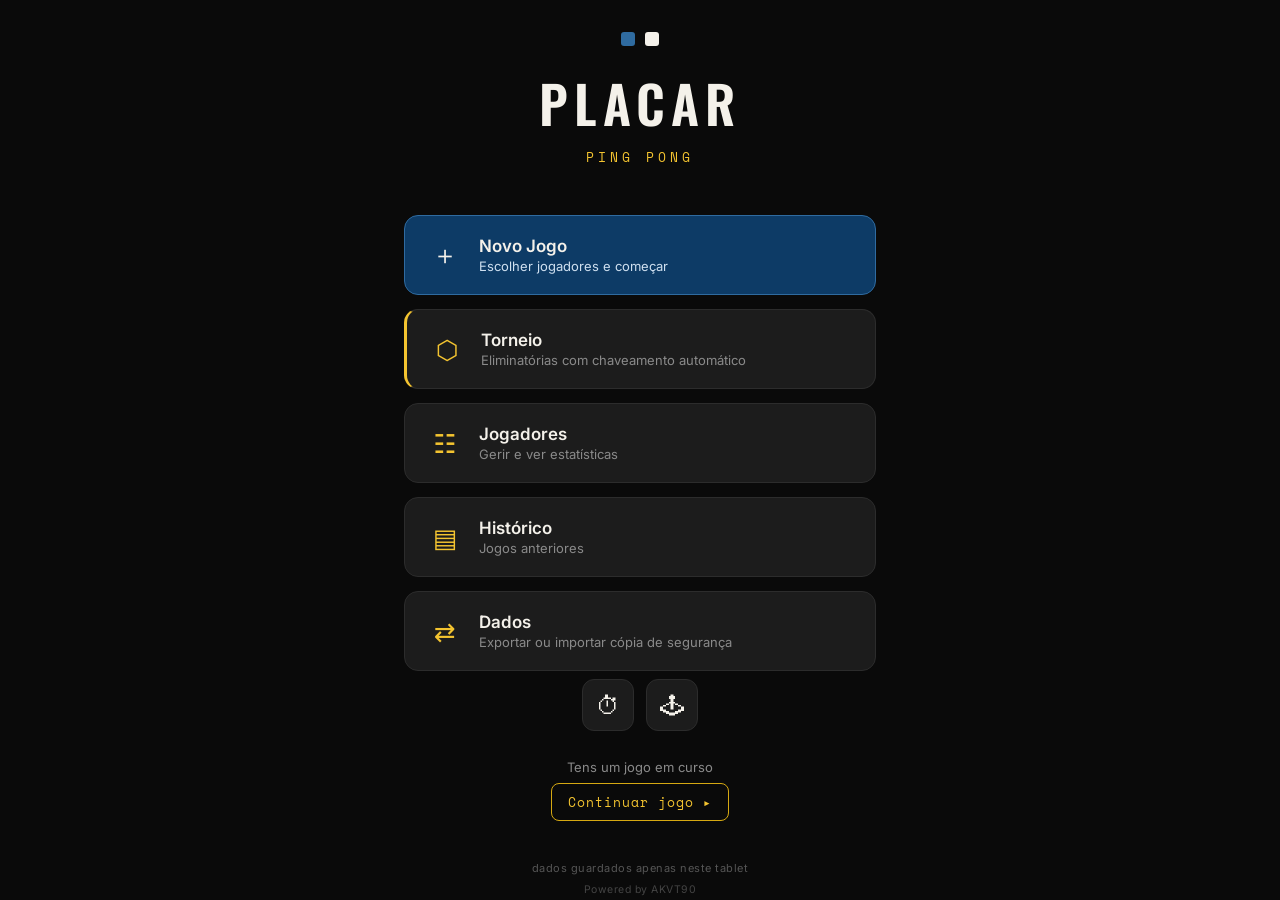
==== index.html @ f85d479e "Add files via upload" ====
<!DOCTYPE html>
<html lang="pt-PT">
<head>
<meta charset="UTF-8">
<meta name="viewport" content="width=device-width, initial-scale=1.0, maximum-scale=1.0, user-scalable=no, viewport-fit=cover">
<meta name="theme-color" content="#0a0a0a">
<meta name="mobile-web-app-capable" content="yes">
<meta name="apple-mobile-web-app-capable" content="yes">
<meta name="apple-mobile-web-app-status-bar-style" content="black-translucent">
<title>Placar — Ping Pong</title>
<link rel="manifest" href="manifest.json">
<link rel="icon" href="icons/icon-192.png">
<link rel="apple-touch-icon" href="icons/icon-192.png">
<link rel="preconnect" href="https://fonts.googleapis.com">
<link rel="preconnect" href="https://fonts.gstatic.com" crossorigin>
<link href="https://fonts.googleapis.com/css2?family=Oswald:wght@500;600;700&family=Space+Mono:wght@400;700&family=Inter:wght@400;500;600;700&display=swap" rel="stylesheet">
<link rel="stylesheet" href="style.css">
</head>
<body>

<!-- ============ ECRÃ: MENU PRINCIPAL ============ -->
<div id="screen-menu" class="screen active">
  <div class="menu-wrap">
    <div class="menu-header">
      <div class="menu-mark">
        <span class="mark-dot mark-dot--blue"></span>
        <span class="mark-dot mark-dot--white"></span>
      </div>
      <h1 class="menu-title">PLACAR</h1>
      <p class="menu-sub">Ping Pong</p>
    </div>

    <div class="menu-actions">
      <button class="menu-btn menu-btn--primary" id="btn-new-game">
        <span class="menu-btn-icon">＋</span>
        <span class="menu-btn-text">
          <strong>Novo Jogo</strong>
          <small>Escolher jogadores e começar</small>
        </span>
      </button>

      <button class="menu-btn menu-btn--tournament" id="btn-tournament">
        <span class="menu-btn-icon">⬡</span>
        <span class="menu-btn-text">
          <strong>Torneio</strong>
          <small>Eliminatórias com chaveamento automático</small>
        </span>
      </button>

      <button class="menu-btn" id="btn-players">
        <span class="menu-btn-icon">☷</span>
        <span class="menu-btn-text">
          <strong>Jogadores</strong>
          <small>Gerir e ver estatísticas</small>
        </span>
      </button>

      <button class="menu-btn" id="btn-history">
        <span class="menu-btn-icon">▤</span>
        <span class="menu-btn-text">
          <strong>Histórico</strong>
          <small>Jogos anteriores</small>
        </span>
      </button>

      <button class="menu-btn" id="btn-data">
        <span class="menu-btn-icon">⇄</span>
        <span class="menu-btn-text">
          <strong>Dados</strong>
          <small>Exportar ou importar cópia de segurança</small>
        </span>
      </button>
    </div>

    <div class="menu-shortcuts">
      <button class="menu-shortcut" id="btn-training" title="Modo Treino">⏱</button>
      <button class="menu-shortcut" id="btn-minigames" title="Mini Jogos">🕹</button>
    </div>

    <div class="menu-resume" id="menu-resume" hidden>
      <p>Tens um jogo em curso</p>
      <button class="resume-btn" id="btn-resume">Continuar jogo ▸</button>
    </div>

    <p class="menu-footer">dados guardados apenas neste tablet</p>
    <p class="menu-credit">Powered by AKVT90</p>
  </div>
</div>

<!-- ============ ECRÃ: JOGADORES ============ -->
<div id="screen-players" class="screen">
  <header class="bar">
    <button class="bar-back" data-back="screen-menu">‹</button>
    <h2 class="bar-title">Jogadores</h2>
    <button class="bar-action" id="btn-add-player">＋ Novo</button>
  </header>
  <div class="bar-spacer"></div>
  <div class="content" id="players-list">
    <!-- preenchido via JS -->
  </div>
</div>

<!-- ============ ECRÃ: PERFIL DE JOGADOR ============ -->
<div id="screen-player-profile" class="screen">
  <header class="bar">
    <button class="bar-back" data-back="screen-players">‹</button>
    <h2 class="bar-title" id="profile-name">Jogador</h2>
    <button class="bar-action bar-action--danger" id="btn-delete-player">Eliminar</button>
  </header>
  <div class="bar-spacer"></div>
  <div class="content" id="profile-content">
    <!-- preenchido via JS -->
  </div>
</div>

<!-- ============ ECRÃ: HISTÓRICO ============ -->
<div id="screen-history" class="screen">
  <header class="bar">
    <button class="bar-back" data-back="screen-menu">‹</button>
    <h2 class="bar-title">Histórico</h2>
    <span class="bar-action bar-action--ghost"></span>
  </header>
  <div class="bar-spacer"></div>
  <div class="content" id="history-list">
    <!-- preenchido via JS -->
  </div>
</div>

<!-- ============ ECRÃ: DETALHE DE JOGO (histórico) ============ -->
<div id="screen-game-detail" class="screen">
  <header class="bar">
    <button class="bar-back" data-back="screen-history">‹</button>
    <h2 class="bar-title">Detalhe do Jogo</h2>
    <span class="bar-action bar-action--ghost"></span>
  </header>
  <div class="bar-spacer"></div>
  <div class="content" id="game-detail-content">
    <!-- preenchido via JS -->
  </div>
</div>

<!-- ============ ECRÃ: NOVO JOGO (passo 1 — jogadores) ============ -->
<div id="screen-setup" class="screen">
  <header class="bar">
    <button class="bar-back" data-back="screen-menu">‹</button>
    <h2 class="bar-title">Novo Jogo</h2>
    <span class="bar-action bar-action--ghost"></span>
  </header>
  <div class="bar-spacer"></div>
  <div class="content setup-content">

    <section class="setup-section">
      <p class="setup-label">Lado Azul</p>
      <button class="setup-player-pick setup-player-pick--blue" id="pick-blue">
        <span>Escolher jogador</span>
      </button>
    </section>

    <div class="setup-vs">VS</div>

    <section class="setup-section">
      <p class="setup-label">Lado Branco</p>
      <button class="setup-player-pick setup-player-pick--white" id="pick-white">
        <span>Escolher jogador</span>
      </button>
    </section>

    <section class="setup-section">
      <p class="setup-label">Descrição <span class="setup-label-optional">(opcional)</span></p>
      <input type="text" id="input-game-description" class="setup-description-input" placeholder="Ex: torneio de verão, sala de jogos..." maxlength="60" autocomplete="off">
    </section>

    <button class="setup-confirm" id="btn-goto-mode" disabled>Continuar ▸</button>
  </div>
</div>

<!-- ============ ECRÃ: NOVO JOGO (passo 2 — Clássico / Personalizado) ============ -->
<div id="screen-setup-mode" class="screen">
  <header class="bar">
    <button class="bar-back" id="btn-back-from-mode">‹</button>
    <h2 class="bar-title">Tipo de Jogo</h2>
    <span class="bar-action bar-action--ghost"></span>
  </header>
  <div class="bar-spacer"></div>
  <div class="content setup-content">

    <button class="mode-card mode-card--custom active" id="mode-custom" data-mode="custom">
      <span class="mode-card-title">Personalizado</span>
      <span class="mode-card-desc">11 ou 21 pontos · livre, BO3 ou BO5 · serviço alterna a cada 5 pontos somados</span>
    </button>

    <button class="mode-card mode-card--classic" id="mode-classic" data-mode="classic">
      <span class="mode-card-title">Clássico</span>
      <span class="mode-card-desc">11 pontos por set · BO3, BO5 ou BO7</span>
    </button>

    <button class="setup-confirm" id="btn-goto-options">Continuar ▸</button>
  </div>
</div>

<!-- ============ ECRÃ: NOVO JOGO (passo 3 — pontos e formato) ============ -->
<div id="screen-setup-options" class="screen">
  <header class="bar">
    <button class="bar-back" id="btn-back-from-options">‹</button>
    <h2 class="bar-title">Pontos e Formato</h2>
    <span class="bar-action bar-action--ghost"></span>
  </header>
  <div class="bar-spacer"></div>
  <div class="content setup-content">

    <section class="setup-section" id="section-points">
      <p class="setup-label">Pontos por set</p>
      <div class="setup-options" id="opt-points">
        <button class="setup-option" data-points="11">11 pontos</button>
        <button class="setup-option active" data-points="21">21 pontos</button>
      </div>
    </section>

    <section class="setup-section">
      <p class="setup-label">Formato</p>
      <div class="setup-options" id="opt-format">
        <button class="setup-option active" data-format="free">Livre</button>
        <button class="setup-option" data-format="3">Melhor de 3</button>
        <button class="setup-option" data-format="5">Melhor de 5</button>
        <button class="setup-option" data-format="7" id="opt-format-7">Melhor de 7</button>
      </div>
    </section>

    <button class="setup-confirm" id="btn-confirm-setup">Começar Jogo</button>
  </div>
</div>

<!-- ============ ECRÃ: PICKER DE JOGADOR (modal-like screen) ============ -->
<div id="screen-pick-player" class="screen">
  <header class="bar">
    <button class="bar-back" id="btn-cancel-pick">‹</button>
    <h2 class="bar-title" id="pick-player-title">Escolher Jogador</h2>
    <span class="bar-action bar-action--ghost"></span>
  </header>
  <div class="bar-spacer"></div>
  <div class="content" id="pick-player-list">
    <!-- preenchido via JS -->
  </div>
</div>

<!-- ============ ECRÃ: TORNEIO — setup ============ -->
<div id="screen-tournament-setup" class="screen">
  <header class="bar">
    <button class="bar-back" data-back="screen-menu">‹</button>
    <h2 class="bar-title">Novo Torneio</h2>
    <span class="bar-action bar-action--ghost"></span>
  </header>
  <div class="bar-spacer"></div>
  <div class="content">
    <p class="section-label">Tamanho</p>
    <div class="setup-options" id="opt-tournament-size">
      <button class="setup-option active" data-size="4">4 jogadores</button>
      <button class="setup-option" data-size="8">8 jogadores</button>
      <button class="setup-option" data-size="16">16 jogadores</button>
    </div>
    <p class="section-label">Modo</p>
    <div class="setup-options" id="opt-tournament-mode">
      <button class="setup-option active" data-tmode="custom">Personalizado</button>
      <button class="setup-option" data-tmode="classic">Clássico</button>
    </div>
    <div id="opt-tournament-points-wrap">
      <div class="setup-options" id="opt-tournament-points">
        <button class="setup-option" data-tpoints="11">11 pontos</button>
        <button class="setup-option active" data-tpoints="21">21 pontos</button>
      </div>
    </div>
    <div class="setup-options" id="opt-tournament-format">
      <button class="setup-option active" data-tformat="3">Melhor de 3</button>
      <button class="setup-option" data-tformat="5">Melhor de 5</button>
      <button class="setup-option" id="opt-tformat-7" data-tformat="7" hidden>Melhor de 7</button>
    </div>
    <p class="section-label">Jogadores <span id="tournament-player-count" class="section-label-count">0 / 4</span></p>
    <div id="tournament-player-list" class="tournament-player-checklist"></div>
    <button class="setup-confirm" id="btn-start-tournament" disabled>Criar Torneio</button>
  </div>
</div>
<div id="screen-tournament-bracket" class="screen">
  <header class="bar">
    <button class="bar-back" id="btn-tournament-back">‹</button>
    <h2 class="bar-title">Torneio</h2>
    <button class="bar-action bar-action--danger" id="btn-tournament-abandon">Abandonar</button>
  </header>
  <div class="bar-spacer"></div>
  <div class="content" id="tournament-bracket-content"></div>
</div>
<div id="screen-tournament-winner" class="screen">
  <div class="tournament-winner-content">
    <div class="tournament-trophy">🏆</div>
    <p class="tournament-winner-label">Campeão do Torneio</p>
    <h1 class="tournament-winner-name" id="tournament-winner-name">—</h1>
    <p class="tournament-winner-sub" id="tournament-winner-sub"></p>
    <button class="setup-confirm" id="btn-tournament-done">Voltar ao Menu</button>
  </div>
</div>
<div id="screen-training" class="screen screen-training">
  <div class="training-pick" id="training-pick">
    <h2 class="training-pick-title">Modo Treino</h2>
    <button class="training-pick-btn" id="btn-training-free"><span class="training-pick-icon">▶</span><span>Cronómetro livre</span></button>
    <button class="training-pick-btn" id="btn-training-timed"><span class="training-pick-icon">⏱</span><span>Treino com tempo definido</span></button>
    <div class="training-time-input" id="training-time-input" hidden>
      <p class="training-time-label">Duração (minutos)</p>
      <div class="training-time-row">
        <button class="training-time-btn" id="btn-time-minus">−</button>
        <span class="training-time-val" id="training-time-val">15</span>
        <button class="training-time-btn" id="btn-time-plus">+</button>
      </div>
      <button class="setup-confirm" id="btn-training-start-timed">Começar</button>
    </div>
    <button class="training-pick-back" id="btn-training-pick-back">‹ Voltar</button>
  </div>
  <div class="training-inner" id="training-inner">
    <button class="training-close" id="btn-training-close">✕</button>
    <button class="training-mute" id="btn-training-mute">🔊</button>
    <div class="training-clock"><span id="training-h">00</span><span class="training-sep">:</span><span id="training-m">00</span><span class="training-sep">:</span><span id="training-s">00</span><span class="training-ms" id="training-ms">.00</span></div>
    <div class="training-controls">
      <button class="training-btn" id="btn-training-pause">❙❙</button>
      <button class="training-btn training-btn--stop" id="btn-training-stop">■</button>
    </div>
    <div class="training-mode-label" id="training-mode-label">MODO LIVRE</div>
  </div>
</div>
<div id="screen-minigames" class="screen">
  <header class="bar">
    <button class="bar-back" data-back="screen-menu">‹</button>
    <h2 class="bar-title">Mini Jogos</h2>
    <span class="bar-action bar-action--ghost"></span>
  </header>
  <div class="bar-spacer"></div>
  <div class="content">
    <div class="minigame-cards">
      <button class="minigame-card" id="btn-minigame-tap"><div class="minigame-card-icon">⚡</div><strong>Toques Rápidos</strong><small>Clica nos pontos antes que desapareçam</small></button>
      <button class="minigame-card" id="btn-minigame-memory"><div class="minigame-card-icon">🧠</div><strong>Memória Visual</strong><small>Memoriza e repete a sequência</small></button>
    </div>
    <p class="section-label" style="margin-top:24px">Jogar como</p>
    <div id="minigame-player-pick" class="players-grid"></div>
  </div>
</div>
<div id="screen-mg-tap" class="screen screen-minigame">
  <div class="mg-header"><button class="mg-back" id="btn-mg-tap-back">‹</button><span class="mg-title">Toques Rápidos</span><span class="mg-score-display">Pts: <span id="mg-tap-score">0</span> · rec: <span id="mg-tap-record">—</span></span></div>
  <div class="mg-arena" id="mg-tap-arena">
    <div class="mg-countdown" id="mg-tap-countdown" hidden></div>
    <div class="mg-start-msg" id="mg-tap-start"><p style="font-size:18px">Nível <span id="mg-tap-level">1</span></p><button class="setup-confirm" id="btn-mg-tap-start">Começar</button></div>
    <div class="mg-gameover" id="mg-tap-gameover" hidden><p class="mg-gameover-score">Pontos: <strong id="mg-tap-final-score">0</strong></p><p class="mg-gameover-level">Nível: <strong id="mg-tap-final-level">1</strong></p><p class="mg-gameover-record" id="mg-tap-new-record" hidden>🏆 Novo recorde!</p><button class="setup-confirm" id="btn-mg-tap-retry">Jogar de novo</button></div>
  </div>
</div>
<div id="screen-mg-memory" class="screen screen-minigame">
  <div class="mg-header"><button class="mg-back" id="btn-mg-memory-back">‹</button><span class="mg-title">Memória Visual</span><span class="mg-score-display">Nível <span id="mg-memory-level">1</span> · rec: <span id="mg-memory-record">—</span></span></div>
  <div class="mg-arena mg-arena--memory" id="mg-memory-arena">
    <div class="mg-memory-msg" id="mg-memory-msg"></div>
    <div class="mg-memory-grid" id="mg-memory-grid"></div>
    <div class="mg-start-msg" id="mg-memory-start"><p style="font-size:18px">Nível <span id="mg-memory-start-level">1</span></p><button class="setup-confirm" id="btn-mg-memory-start">Começar</button></div>
    <div class="mg-gameover" id="mg-memory-gameover" hidden><p class="mg-gameover-level">Nível atingido: <strong id="mg-memory-final-level">1</strong></p><p class="mg-gameover-record" id="mg-memory-new-record" hidden>🏆 Novo recorde!</p><button class="setup-confirm" id="btn-mg-memory-retry">Jogar de novo</button></div>
  </div>
</div>
<!-- ============ ECRÃ: BOLAR (escolher quem serve) ============ -->
<div id="screen-bolar" class="screen screen-bolar">
  <div class="bolar-board">
    <button class="bolar-half bolar-half--blue" id="bolar-blue" data-side="blue">
      <span class="bolar-name" id="bolar-name-blue">Azul</span>
      <span class="bolar-hint">serve primeiro</span>
    </button>
    <button class="bolar-half bolar-half--white" id="bolar-white" data-side="white">
      <span class="bolar-name" id="bolar-name-white">Branco</span>
      <span class="bolar-hint">serve primeiro</span>
    </button>
    <div class="bolar-center">
      <span class="bolar-title">BOLAR</span>
      <span class="bolar-set-label" id="bolar-set-label">Set 1 · quem serve primeiro?</span>
    </div>
  </div>
</div>

<!-- ============ ECRÃ: JOGO (PLACAR) ============ -->
<div id="screen-game" class="screen screen-game">
  <div class="board" id="board">

    <button class="half half--blue" id="half-blue" data-side="blue">
      <span class="half-score" id="score-blue">0</span>
    </button>

    <button class="half half--white" id="half-white" data-side="white">
      <span class="half-score" id="score-white">0</span>
    </button>

    <div class="sets-badge sets-badge--blue" id="sets-blue">
      <span class="sets-num">0</span>
      <span class="serve-ball serve-ball--blue" id="serve-ball-blue" hidden></span>
    </div>

    <div class="sets-badge sets-badge--white" id="sets-white">
      <span class="sets-num">0</span>
      <span class="serve-ball serve-ball--white" id="serve-ball-white" hidden></span>
    </div>

    <div class="topbar">
      <div class="topbar-name topbar-name--blue"><span id="name-blue">Azul</span><span class="topbar-elo" id="elo-blue"></span></div>
      <div class="timer" id="timer">00:00</div>
      <div class="topbar-name topbar-name--white"><span id="name-white">Branco</span><span class="topbar-elo" id="elo-white"></span></div>
    </div>

    <div class="status-banner" id="status-banner" hidden>
      <span id="status-banner-text">DEUCE</span>
    </div>

    <div class="bottombar">
      <button class="btn-undo" id="btn-undo" title="Anular último ponto">↺</button>
      <button class="btn-end-game" id="btn-end-game">Terminar Jogo</button>
      <button class="btn-pause" id="btn-pause" title="Pausar cronómetro">❙❙</button>
    </div>

  </div>
</div>

<!-- ============ OVERLAY: FIM DE SET ============ -->
<div id="overlay-set-end" class="overlay" hidden>
  <div class="overlay-card">
    <p class="overlay-eyebrow" id="set-end-eyebrow">FIM DO SET</p>
    <h3 class="overlay-title" id="set-end-winner">Jogador venceu o set</h3>
    <p class="overlay-detail" id="set-end-detail">11 — 6</p>
    <div class="overlay-sets-recap" id="set-end-recap"></div>
    <div class="overlay-actions">
      <button class="overlay-btn overlay-btn--ghost" id="btn-finish-from-set">Terminar Jogo</button>
      <button class="overlay-btn overlay-btn--primary" id="btn-next-set">Próximo Set ▸</button>
    </div>
    <button class="overlay-undo-link" id="btn-undo-set-end">Foi engano — anular o último ponto</button>
  </div>
</div>

<!-- ============ OVERLAY: CONFIRMAR FIM DE JOGO ============ -->
<div id="overlay-confirm-end" class="overlay" hidden>
  <div class="overlay-card">
    <p class="overlay-eyebrow">TERMINAR JOGO</p>
    <h3 class="overlay-title">Confirmar fim de jogo?</h3>
    <p class="overlay-detail" id="confirm-end-detail">O resultado atual vai ser guardado no histórico.</p>
    <div class="overlay-actions">
      <button class="overlay-btn overlay-btn--ghost" id="btn-cancel-end">Cancelar</button>
      <button class="overlay-btn overlay-btn--danger" id="btn-confirm-end">Terminar</button>
    </div>
  </div>
</div>

<!-- ============ OVERLAY: FIM DE JOGO (resumo final) ============ -->
<div id="overlay-game-end" class="overlay" hidden>
  <div class="overlay-card overlay-card--big">
    <p class="overlay-eyebrow">JOGO TERMINADO</p>
    <h3 class="overlay-title" id="game-end-winner">Jogador venceu o jogo</h3>
    <div class="overlay-sets-recap" id="game-end-recap"></div>
    <div class="overlay-actions">
      <button class="overlay-btn overlay-btn--primary" id="btn-game-end-ok">Voltar ao Menu</button>
    </div>
  </div>
</div>

<!-- ============ OVERLAY: NOVO JOGADOR ============ -->
<div id="overlay-new-player" class="overlay" hidden>
  <div class="overlay-card">
    <p class="overlay-eyebrow">NOVO JOGADOR</p>
    <h3 class="overlay-title">Nome do jogador</h3>
    <input type="text" id="input-player-name" class="overlay-input" placeholder="Ex: Miguel" maxlength="20" autocomplete="off">
    <p class="color-picker-label">Cor no placar</p>
    <div class="color-picker" id="color-picker-new">
      <button class="color-swatch color-swatch--blue-white active"   data-color="blue-white"   title="Azul / Branco"></button>
      <button class="color-swatch color-swatch--green-white"         data-color="green-white"  title="Verde / Branco"></button>
      <button class="color-swatch color-swatch--red-white"           data-color="red-white"    title="Vermelho / Branco"></button>
      <button class="color-swatch color-swatch--pink-white"          data-color="pink-white"   title="Rosa / Branco"></button>
      <button class="color-swatch color-swatch--purple-white"        data-color="purple-white" title="Roxo / Branco"></button>
      <button class="color-swatch color-swatch--gold-white"          data-color="gold-white"   title="Dourado / Branco"></button>
      <button class="color-swatch color-swatch--white-black"         data-color="white-black"  title="Branco / Preto"></button>
      <button class="color-swatch color-swatch--orange-white"        data-color="orange-white" title="Laranja / Branco"></button>
    </div>
    <div class="overlay-actions">
      <button class="overlay-btn overlay-btn--ghost" id="btn-cancel-new-player">Cancelar</button>
      <button class="overlay-btn overlay-btn--primary" id="btn-save-new-player">Guardar</button>
    </div>
  </div>
</div>

<!-- ============ ECRÃ: DADOS (exportar / importar) ============ -->
<div id="screen-data" class="screen">
  <header class="bar">
    <button class="bar-back" data-back="screen-menu">‹</button>
    <h2 class="bar-title">Dados</h2>
    <span class="bar-action bar-action--ghost"></span>
  </header>
  <div class="bar-spacer"></div>
  <div class="content">

    <div class="data-summary" id="data-summary">
      <!-- preenchido via JS -->
    </div>

    <p class="section-label">Cópia de segurança</p>
    <p class="data-explain">
      Guarda jogadores e histórico num ficheiro que podes manter na nuvem (Drive, email, etc.)
      e usar para recuperar tudo neste tablet ou noutro.
    </p>
    <button class="data-action data-action--primary" id="btn-export">
      <span class="data-action-icon">⇩</span>
      <span class="data-action-text">
        <strong>Exportar cópia de segurança</strong>
        <small>Gera um ficheiro .json com tudo</small>
      </span>
    </button>

    <button class="data-action" id="btn-import">
      <span class="data-action-icon">⇧</span>
      <span class="data-action-text">
        <strong>Importar cópia de segurança</strong>
        <small>Adicionar ou fundir dados de uma cópia de segurança</small>
      </span>
    </button>
    <input type="file" id="input-import-file" accept="application/json,.json" hidden>

    <p class="section-label">Apagar tudo</p>
    <button class="data-action data-action--danger" id="btn-wipe">
      <span class="data-action-icon">⨯</span>
      <span class="data-action-text">
        <strong>Apagar todos os dados</strong>
        <small>Remove jogadores e histórico deste tablet</small>
      </span>
    </button>

  </div>
</div>

<!-- ============ OVERLAY: CONFIRMAR IMPORTAÇÃO ============ -->
<div id="overlay-confirm-import" class="overlay" hidden>
  <div class="overlay-card">
    <p class="overlay-eyebrow">IMPORTAR DADOS</p>
    <h3 class="overlay-title">O que queres fazer?</h3>
    <p class="overlay-detail" id="confirm-import-detail">Isto vai substituir os jogadores e o histórico já guardados neste tablet.</p>
    <div class="overlay-actions overlay-actions--col">
      <button class="overlay-btn overlay-btn--primary" id="btn-merge-import">Adicionar ao que já tenho</button>
      <button class="overlay-btn overlay-btn--danger" id="btn-confirm-import">Substituir tudo</button>
      <button class="overlay-btn overlay-btn--ghost" id="btn-cancel-import">Cancelar</button>
    </div>
  </div>
</div>

<!-- ============ OVERLAY: CONFIRMAR APAGAR TUDO ============ -->
<div id="overlay-confirm-wipe" class="overlay" hidden>
  <div class="overlay-card">
    <p class="overlay-eyebrow">APAGAR TUDO</p>
    <h3 class="overlay-title">Apagar todos os dados?</h3>
    <p class="overlay-detail">Esta ação não pode ser desfeita. Considera exportar uma cópia de segurança primeiro.</p>
    <div class="overlay-actions">
      <button class="overlay-btn overlay-btn--ghost" id="btn-cancel-wipe">Cancelar</button>
      <button class="overlay-btn overlay-btn--danger" id="btn-confirm-wipe">Apagar tudo</button>
    </div>
  </div>
</div>

<!-- ============ TOAST genérico (feedback rápido) ============ -->
<div id="toast" class="toast" hidden></div>

<!-- ============ TOAST ROTAÇÃO ============ -->
<div id="rotate-hint" class="rotate-hint" hidden>
  <div class="rotate-icon">⟳</div>
  <p>Roda o tablet para a horizontal</p>
</div>

<script src="app.js"></script>
</body>
</html>
---- style.css ----
/* ============================================================
   PLACAR — Ping Pong scoreboard
   Design tokens
   ============================================================ */
:root{
  --blue:        #0d3b66;
  --blue-deep:   #082743;
  --blue-light:  #2f6ba0;
  --white:       #f4f1ea;
  --white-dim:   #ddd8cc;
  --yellow:      #f4c430;
  --yellow-deep: #d6a912;
  --ink:         #1a1a1a;
  --bg:          #0a0a0a;
  --bg-soft:     #141414;
  --panel:       #1c1c1c;
  --panel-line:  #2c2c2c;
  --danger:      #c1432f;
  --danger-deep: #9a3322;
  --text-dim:    #8a8a8a;
  --text-mid:    #b8b8b8;

  --font-display: 'Oswald', 'Arial Narrow', sans-serif;
  --font-score:   'Space Mono', 'Courier New', monospace;
  --font-body:    'Inter', -apple-system, system-ui, sans-serif;

  --safe-top: env(safe-area-inset-top, 0px);
  --safe-bottom: env(safe-area-inset-bottom, 0px);
  --safe-left: env(safe-area-inset-left, 0px);
  --safe-right: env(safe-area-inset-right, 0px);
}

*{ margin:0; padding:0; box-sizing:border-box; -webkit-tap-highlight-color:transparent; }
html, body{
  width:100%; height:100%;
  overflow:hidden;
  background:var(--bg);
  font-family:var(--font-body);
  color:var(--white);
  user-select:none;
  -webkit-user-select:none;
}
button{ font-family:inherit; border:none; background:none; color:inherit; cursor:pointer; }
input{ font-family:inherit; }

/* ============== SCREEN MANAGEMENT ============== */
.screen{
  position:fixed; inset:0;
  display:none;
  flex-direction:column;
  background:var(--bg);
  overflow-y:auto;
  -webkit-overflow-scrolling:touch;
}
.screen.active{ display:flex; }

/* ============== MENU ============== */
#screen-menu .menu-wrap{
  flex:1;
  display:flex;
  flex-direction:column;
  align-items:center;
  justify-content:center;
  padding:32px 24px calc(24px + var(--safe-bottom));
  max-width:520px;
  margin:0 auto;
  width:100%;
}
.menu-header{ text-align:center; margin-bottom:48px; }
.menu-mark{
  display:flex; justify-content:center; gap:10px; margin-bottom:18px;
}
.mark-dot{ width:14px; height:14px; border-radius:3px; }
.mark-dot--blue{ background:var(--blue-light); }
.mark-dot--white{ background:var(--white); }
.menu-title{
  font-family:var(--font-display);
  font-size:52px;
  font-weight:600;
  letter-spacing:6px;
  color:var(--white);
}
.menu-sub{
  font-family:var(--font-score);
  font-size:13px;
  letter-spacing:4px;
  text-transform:uppercase;
  color:var(--yellow);
  margin-top:6px;
}
.menu-actions{
  display:flex; flex-direction:column; gap:14px;
  width:100%;
}
.menu-btn{
  display:flex; align-items:center; gap:16px;
  width:100%;
  padding:20px 22px;
  background:var(--panel);
  border:1px solid var(--panel-line);
  border-radius:14px;
  text-align:left;
  transition:transform .12s ease, background .12s ease;
}
.menu-btn:active{ transform:scale(0.97); background:#222; }
.menu-btn--primary{
  background:var(--blue);
  border-color:var(--blue-light);
}
.menu-btn--primary:active{ background:var(--blue-deep); }
.menu-btn-icon{
  font-size:26px;
  width:36px; text-align:center;
  flex-shrink:0;
  color:var(--yellow);
}
.menu-btn--primary .menu-btn-icon{ color:var(--white); }
.menu-btn-text{ display:flex; flex-direction:column; gap:2px; }
.menu-btn-text strong{ font-size:17px; font-weight:600; }
.menu-btn-text small{ font-size:13px; color:var(--text-dim); }
.menu-btn--primary .menu-btn-text small{ color:#cfe0f0; }

.menu-resume{
  margin-top:28px;
  display:flex; flex-direction:column; align-items:center; gap:8px;
}
.menu-resume p{ font-size:13px; color:var(--text-dim); }
.resume-btn{
  font-family:var(--font-score);
  font-size:13px;
  letter-spacing:1px;
  color:var(--yellow);
  padding:8px 16px;
  border:1px solid var(--yellow-deep);
  border-radius:8px;
}
.menu-footer{
  margin-top:40px;
  font-size:11px;
  color:#555;
  letter-spacing:0.5px;
}
.menu-credit{
  margin-top:8px;
  font-size:10.5px;
  color:#444;
  letter-spacing:0.5px;
}

/* ============== TOP BAR (sub-screens) ============== */
.bar{
  position:fixed; top:0; left:0; right:0;
  display:flex; align-items:center; justify-content:space-between;
  padding:calc(14px + var(--safe-top)) 16px 14px;
  background:var(--bg);
  border-bottom:1px solid var(--panel-line);
  z-index:10;
}
.bar-spacer{ height:calc(58px + var(--safe-top)); flex-shrink:0; }
.bar-back{
  font-size:28px;
  width:40px; height:40px;
  display:flex; align-items:center; justify-content:center;
  color:var(--white);
}
.bar-title{
  font-family:var(--font-display);
  font-size:19px;
  font-weight:600;
  letter-spacing:1px;
  text-transform:uppercase;
}
.bar-action{
  font-size:14px; font-weight:600;
  color:var(--yellow);
  padding:8px 10px;
  min-width:40px; text-align:right;
}
.bar-action--danger{ color:var(--danger); }
.bar-action--ghost{ visibility:hidden; }

.content{
  flex:1;
  padding:18px 16px calc(24px + var(--safe-bottom));
  max-width:680px;
  margin:0 auto;
  width:100%;
}

/* ============== PLAYERS LIST ============== */
.empty-state{
  text-align:center;
  padding:60px 20px;
  color:var(--text-dim);
}
.empty-state-icon{ font-size:40px; margin-bottom:14px; opacity:.5; }
.empty-state p{ font-size:14px; line-height:1.6; }

.player-card{
  display:flex; align-items:center; gap:14px;
  padding:16px 16px;
  background:var(--panel);
  border:1px solid var(--panel-line);
  border-radius:12px;
  margin-bottom:10px;
  transition:transform .1s ease;
}
.player-card:active{ transform:scale(0.98); }
.player-avatar{
  width:44px; height:44px;
  border-radius:50%;
  background:var(--blue);
  display:flex; align-items:center; justify-content:center;
  font-family:var(--font-display);
  font-weight:600; font-size:17px;
  flex-shrink:0;
  color:var(--white);
}
.player-info{ flex:1; min-width:0; }
.player-info strong{ font-size:16px; display:block; }
.player-info span{ font-size:12.5px; color:var(--text-dim); }
.players-grid{
  display:grid;
  grid-template-columns:1fr 1fr;
  gap:10px;
}
.player-card--grid{
  flex-direction:column;
  align-items:center;
  text-align:center;
  padding:16px 10px;
  gap:8px;
}
.player-card--grid .player-info strong{ font-size:14px; }
.player-card--grid .player-info span{ font-size:11px; }
.player-elo--small{
  font-family:var(--font-score);
  font-size:10.5px;
  color:var(--text-dim);
}



/* ============== PROFILE STATS ============== */
.profile-stats-grid{
  display:grid; grid-template-columns:1fr 1fr;
  gap:10px;
  margin-bottom:22px;
}
.stat-box{
  background:var(--panel);
  border:1px solid var(--panel-line);
  border-radius:12px;
  padding:16px;
}
.stat-box strong{
  display:block;
  font-family:var(--font-score);
  font-size:28px;
  font-weight:700;
}
.stat-box span{ font-size:12px; color:var(--text-dim); }
.stat-box--accent strong{ color:var(--yellow); }
.stat-box--elo{ border-color:var(--blue-light); }
.stat-box--elo strong{ color:var(--blue-light); }

.section-label{
  font-family:var(--font-score);
  font-size:11.5px;
  letter-spacing:2px;
  text-transform:uppercase;
  color:var(--text-dim);
  margin:22px 0 10px;
}
.history-row{
  display:flex; align-items:center; gap:12px;
  padding:14px 14px;
  background:var(--panel);
  border:1px solid var(--panel-line);
  border-radius:12px;
  margin-bottom:8px;
}
.history-row-result{
  width:8px; height:8px; border-radius:50%; flex-shrink:0;
}
.history-row-result--win{ background:#5fb872; }
.history-row-result--loss{ background:var(--danger); }
.history-row-result--draw{ background:var(--yellow); }
.history-row-main{ flex:1; min-width:0; }
.history-row-main strong{ font-size:14.5px; }
.history-row-main small{ display:block; font-size:12px; color:var(--text-dim); margin-top:2px; }
.history-row-score{
  font-family:var(--font-score);
  font-size:15px;
  font-weight:700;
}
.capote-tag{
  display:inline-block;
  font-family:var(--font-score);
  font-size:10px;
  letter-spacing:0.5px;
  text-transform:uppercase;
  color:var(--ink);
  background:var(--yellow);
  padding:2px 6px;
  border-radius:4px;
  margin-left:6px;
}
.capote-tag--card{
  margin-left:0;
  margin-top:10px;
}

/* ============== HISTORY LIST ============== */
.history-card{
  background:var(--panel);
  border:1px solid var(--panel-line);
  border-radius:14px;
  padding:16px 16px;
  margin-bottom:10px;
}
.history-card-top{
  display:flex; justify-content:space-between; align-items:baseline;
  margin-bottom:10px;
}
.history-card-date{ font-size:12px; color:var(--text-dim); }
.history-card-format{ font-size:11px; color:var(--text-dim); font-family:var(--font-score); letter-spacing:1px; }
.history-card-matchup{
  display:flex; align-items:center; justify-content:space-between;
  gap:12px;
}
.history-side{ flex:1; display:flex; flex-direction:column; gap:4px; }
.history-side--right{ align-items:flex-end; text-align:right; }
.history-side-name{ font-size:15px; font-weight:600; }
.history-side-name.is-winner::after{ content:" ★"; color:var(--yellow); font-size:12px; }
.history-side-sets{
  font-family:var(--font-score);
  font-size:24px; font-weight:700;
}
.history-side--blue .history-side-sets{ color:var(--blue-light); }
.history-side--white .history-side-sets{ color:var(--white); }
.history-card-sep{ font-size:12px; color:var(--text-dim); font-family:var(--font-score); }
.history-card-desc{
  margin-top:10px;
  padding-top:10px;
  border-top:1px solid var(--panel-line);
  font-size:12.5px;
  color:var(--text-mid);
  font-style:italic;
}

/* ============== GAME DETAIL ============== */
.detail-header{ text-align:center; margin-bottom:24px; }
.detail-matchup{
  display:flex; align-items:center; justify-content:center; gap:18px;
  margin-bottom:8px;
}
.detail-name{ font-family:var(--font-display); font-size:20px; font-weight:600; }
.detail-score{ font-family:var(--font-score); font-size:36px; font-weight:700; }
.detail-vs{ color:var(--text-dim); font-size:13px; }
.detail-sub{ font-size:12.5px; color:var(--text-dim); }
.detail-description{
  margin-top:8px;
  font-size:13px;
  color:var(--text-mid);
  font-style:italic;
}
.set-row{
  display:flex; align-items:center; gap:14px;
  padding:12px 14px;
  background:var(--panel);
  border:1px solid var(--panel-line);
  border-radius:10px;
  margin-bottom:8px;
}
.set-row--expanded{ display:block; }
.set-row-top{ display:flex; align-items:center; gap:14px; }
.set-row-num{
  font-family:var(--font-score); font-size:12px; color:var(--text-dim);
  width:46px; flex-shrink:0;
}
.set-row-score{ flex:1; font-family:var(--font-score); font-size:18px; font-weight:700; text-align:center; }
.set-row-winner{ width:60px; text-align:right; font-size:12px; color:var(--text-dim); flex-shrink:0; }

/* ============== MOMENTUM CHART ============== */
.momentum-wrap{
  margin-top:14px;
  padding-top:14px;
  border-top:1px solid var(--panel-line);
}
.momentum-summary{
  font-size:12.5px;
  color:var(--text-mid);
  margin-bottom:10px;
  text-align:center;
}
.momentum-point-legend{
  display:flex; align-items:center; gap:8px;
  margin-bottom:10px;
}
.momentum-legend-dot{
  width:12px; height:12px;
  border-radius:3px;
  flex-shrink:0;
}
.momentum-legend-name{
  font-size:12px;
  color:var(--text-mid);
  margin-right:10px;
}
.momentum-svg{ width:100%; display:block; overflow:visible; }
.momentum-tick{
  font-family:var(--font-score);
  font-size:9px;
  fill:var(--text-dim);
  text-anchor:middle;
}
.momentum-total{
  text-align:center;
  font-size:11px;
  color:var(--text-dim);
  margin-top:6px;
}

/* ============== LEADERBOARD ============== */
.leaderboard{ margin-bottom:8px; }
.leaderboard-table{
  background:var(--panel);
  border:1px solid var(--panel-line);
  border-radius:12px;
  overflow:hidden;
}
.leaderboard-row{
  display:grid;
  grid-template-columns: 24px 1fr 26px 26px 26px 36px 44px 52px;
  align-items:center;
  gap:3px;
  padding:10px 10px;
  border-bottom:1px solid var(--panel-line);
}
.leaderboard-row:last-child{ border-bottom:none; }
.leaderboard-row--head{
  background:var(--bg-soft);
  font-family:var(--font-score);
  font-size:10.5px;
  letter-spacing:1px;
  color:var(--text-dim);
  text-transform:uppercase;
}
.lb-rank{
  font-family:var(--font-score);
  font-size:13px;
  font-weight:700;
  color:var(--yellow);
  text-align:center;
}
.leaderboard-row--head .lb-rank{ color:var(--text-dim); }
.lb-name{ font-size:14px; font-weight:600; overflow:hidden; text-overflow:ellipsis; white-space:nowrap; }
.lb-cell{
  font-family:var(--font-score);
  font-size:13px;
  text-align:center;
  color:var(--text-mid);
}
.lb-cell--accent{ color:var(--yellow); font-weight:700; }
.lb-cell--elo{ color:var(--text-dim); font-size:11.5px; }


.setup-content{ display:flex; flex-direction:column; gap:6px; }
.setup-section{ margin-bottom:14px; }
.setup-label{
  font-family:var(--font-score);
  font-size:11.5px; letter-spacing:2px; text-transform:uppercase;
  color:var(--text-dim);
  margin-bottom:10px;
}
.setup-label-optional{
  text-transform:none;
  letter-spacing:0;
  color:#555;
}
.setup-description-input{
  width:100%;
  padding:14px 16px;
  border-radius:10px;
  background:var(--panel);
  border:1px solid var(--panel-line);
  color:var(--white);
  font-size:15px;
}
.setup-description-input:focus{ outline:none; border-color:var(--yellow); }
.setup-description-input::placeholder{ color:#5a5a5a; }
.setup-player-pick{
  width:100%;
  padding:20px;
  border-radius:12px;
  font-size:16px; font-weight:600;
  border:2px dashed var(--panel-line);
  color:var(--text-dim);
  text-align:center;
}
.setup-player-pick.is-filled{
  border-style:solid;
  color:var(--white);
}
.setup-player-pick--blue.is-filled{ background:var(--blue); border-color:var(--blue-light); }
.setup-player-pick--white.is-filled{ background:var(--white); border-color:var(--white-dim); color:var(--ink); }
.setup-vs{
  text-align:center;
  font-family:var(--font-score);
  color:var(--text-dim);
  font-size:13px;
  letter-spacing:2px;
  margin:2px 0 16px;
}
.setup-options{ display:flex; gap:8px; }
.setup-option{
  flex:1;
  padding:14px 8px;
  border-radius:10px;
  background:var(--panel);
  border:1px solid var(--panel-line);
  font-size:14px; font-weight:600;
  color:var(--text-mid);
}
.setup-option.active{
  background:var(--yellow);
  color:var(--ink);
  border-color:var(--yellow-deep);
}
.setup-confirm{
  margin-top:18px;
  width:100%;
  padding:18px;
  border-radius:12px;
  background:var(--yellow);
  color:var(--ink);
  font-family:var(--font-display);
  font-size:17px; font-weight:600;
  letter-spacing:1px;
  text-transform:uppercase;
}
.setup-confirm:disabled{ background:var(--panel); color:var(--text-dim); }
.setup-confirm:not(:disabled):active{ background:var(--yellow-deep); }

/* ============== MODE CARD (Clássico / Personalizado) ============== */
.mode-card{
  display:flex; flex-direction:column; gap:6px;
  width:100%;
  text-align:left;
  padding:20px 20px;
  border-radius:14px;
  background:var(--panel);
  border:2px solid var(--panel-line);
  margin-bottom:14px;
}
.mode-card-title{
  font-family:var(--font-display);
  font-size:19px; font-weight:600;
  letter-spacing:0.5px;
}
.mode-card-desc{
  font-size:13px;
  color:var(--text-dim);
  line-height:1.4;
}
.mode-card.active{
  border-color:var(--yellow);
  background:#22210f;
}
.mode-card.active .mode-card-title{ color:var(--yellow); }
.mode-card:active{ transform:scale(0.98); }

.pick-player-card{
  display:flex; align-items:center; gap:14px;
  padding:16px;
  background:var(--panel);
  border:1px solid var(--panel-line);
  border-radius:12px;
  margin-bottom:8px;
}
.pick-player-card:active{ background:#242424; }
.pick-player-card.disabled{ opacity:.35; }

/* ============================================================
   GAME SCREEN — the scoreboard itself
   ============================================================ */
.screen-game{ background:var(--ink); }
.board{
  position:fixed; inset:0;
  display:flex;
}
.half{
  flex:1;
  display:flex;
  align-items:center;
  justify-content:center;
  position:relative;
  height:100%;
}
.half--blue{ background:var(--side-blue-bg, var(--blue)); }
.half--white{ background:var(--side-white-bg, var(--white)); }
.half-score{
  font-family:var(--font-score);
  font-weight:700;
  font-size:min(38vw, 320px);
  line-height:1;
  font-variant-numeric:tabular-nums;
  letter-spacing:-4px;
}
.half--blue .half-score{ color:var(--side-blue-fg, var(--white)); }
.half--white .half-score{ color:var(--side-white-fg, var(--blue)); }

/* sets badge — corner scoreboard tile */
.sets-badge{
  position:absolute;
  width:84px; height:84px;
  background:var(--yellow);
  border:4px solid var(--yellow-deep);
  border-radius:10px;
  display:flex; align-items:center; justify-content:center;
  box-shadow: inset 0 0 0 2px rgba(0,0,0,0.08), 0 4px 10px rgba(0,0,0,0.35);
  z-index:5;
}
.sets-num{
  font-family:var(--font-score);
  font-weight:700;
  font-size:40px;
  color:var(--ink);
  font-variant-numeric:tabular-nums;
}
.sets-badge--blue{ top:calc(16px + var(--safe-top)); left:calc(16px + var(--safe-left)); }
.sets-badge--white{ top:calc(16px + var(--safe-top)); right:calc(16px + var(--safe-right)); }

/* bolinha de serviço — pisca do lado de quem está a servir */
.serve-ball{
  position:absolute;
  width:18px; height:18px;
  border-radius:50%;
  background:#ffffff;
  box-shadow: 0 0 0 2px rgba(0,0,0,0.15), 0 2px 6px rgba(0,0,0,0.4);
  transition:opacity .15s ease;
}
.serve-ball[hidden]{ display:none; }
.serve-ball.is-dim{ opacity:0.25; }
.serve-ball--blue{ bottom:-8px; right:-8px; }
.serve-ball--white{ bottom:-8px; left:-8px; }

/* top bar: names + timer */
.topbar{
  position:absolute;
  top:calc(16px + var(--safe-top));
  left:0; right:0;
  display:flex; align-items:center; justify-content:center;
  gap:18px;
  z-index:6;
  pointer-events:none;
}
.topbar-name{
  font-family:var(--font-display);
  font-size:15px; font-weight:600;
  letter-spacing:1px;
  text-transform:uppercase;
  background:rgba(0,0,0,0.28);
  padding:6px 14px;
  border-radius:20px;
  max-width:30vw;
  overflow:hidden;
  text-overflow:ellipsis;
  white-space:nowrap;
}
.topbar-name--blue{ color:var(--white); }
.topbar-name--white{ color:var(--ink); background:rgba(255,255,255,0.55); }
.topbar-elo{
  font-family:var(--font-score);
  font-weight:400;
  font-size:11px;
  letter-spacing:0;
  text-transform:none;
  opacity:0.7;
}
.timer{
  font-family:var(--font-score);
  font-size:15px; font-weight:700;
  letter-spacing:1px;
  color:var(--ink);
  background:var(--yellow);
  padding:6px 14px;
  border-radius:20px;
  font-variant-numeric:tabular-nums;
  pointer-events:auto;
}
.timer.is-paused{ background:var(--text-dim); animation:blink 1s infinite; }
@keyframes blink{ 50%{ opacity:.4; } }

/* bottom bar: end game button + undo + pause */
/* ============== STATUS BANNER (deuce / match point) ============== */
.status-banner[hidden]{ display:none; }
.status-banner{
  position:absolute;
  top:50%; left:50%;
  z-index:8;
  pointer-events:none;
  transform:translate(-50%, -50%) scale(0.85);
  opacity:0;
}
.status-banner span{
  display:inline-block;
  font-family:var(--font-display);
  font-weight:700;
  font-size:38px;
  letter-spacing:5px;
  padding:16px 36px;
  border-radius:14px;
  color:var(--ink);
  background:var(--yellow);
  box-shadow:0 10px 30px rgba(0,0,0,0.45);
  white-space:nowrap;
}
.status-banner.is-matchpoint span{
  background:var(--danger);
  color:var(--white);
}
.status-banner.is-playing{
  animation:status-banner-pop 1.7s ease forwards;
}
@keyframes status-banner-pop{
  0%{ opacity:0; transform:translate(-50%, -50%) scale(0.8); }
  12%{ opacity:1; transform:translate(-50%, -50%) scale(1.06); }
  20%{ transform:translate(-50%, -50%) scale(1); }
  78%{ opacity:1; transform:translate(-50%, -50%) scale(1); }
  100%{ opacity:0; transform:translate(-50%, -50%) scale(0.94); }
}

.bottombar{
  position:absolute;
  bottom:calc(18px + var(--safe-bottom));
  left:0; right:0;
  display:flex; align-items:center; justify-content:center;
  gap:12px;
  z-index:6;
}
.btn-end-game{
  font-family:var(--font-display);
  font-size:14px; font-weight:600;
  letter-spacing:1px;
  text-transform:uppercase;
  color:var(--white);
  background:var(--danger);
  border:2px solid var(--danger-deep);
  padding:12px 26px;
  border-radius:30px;
  box-shadow:0 4px 12px rgba(0,0,0,0.4);
}
.btn-end-game:active{ background:var(--danger-deep); }
.btn-undo, .btn-pause{
  width:42px; height:42px;
  border-radius:50%;
  background:rgba(0,0,0,0.28);
  color:var(--white);
  font-size:16px;
  display:flex; align-items:center; justify-content:center;
  box-shadow:0 4px 12px rgba(0,0,0,0.3);
}

/* ============== OVERLAYS ============== */
.overlay[hidden]{ display:none; }
.overlay{
  position:fixed; inset:0;
  background:rgba(0,0,0,0.72);
  display:flex; align-items:center; justify-content:center;
  z-index:50;
  padding:24px;
}
.overlay-card{
  background:var(--panel);
  border:1px solid var(--panel-line);
  border-radius:18px;
  padding:28px 26px;
  width:100%;
  max-width:380px;
  text-align:center;
}
.overlay-card--big{ max-width:440px; }
.overlay-eyebrow{
  font-family:var(--font-score);
  font-size:11px; letter-spacing:2.5px;
  color:var(--yellow);
  margin-bottom:10px;
}
.overlay-title{
  font-family:var(--font-display);
  font-size:22px; font-weight:600;
  margin-bottom:8px;
  line-height:1.3;
}
.overlay-detail{
  font-size:14px; color:var(--text-mid);
  margin-bottom:18px;
  font-family:var(--font-score);
}
.overlay-sets-recap{
  display:flex; justify-content:center; gap:8px;
  margin-bottom:20px; flex-wrap:wrap;
}
.recap-pill{
  font-family:var(--font-score);
  font-size:13px; font-weight:700;
  padding:6px 11px;
  border-radius:8px;
  background:var(--bg-soft);
  border:1px solid var(--panel-line);
}
.recap-pill.is-capote{ background:var(--yellow); color:var(--ink); }
.overlay-actions{ display:flex; gap:10px; }
.overlay-actions--col{ flex-direction:column; }

.overlay-undo-link{
  display:block;
  width:100%;
  text-align:center;
  margin-top:14px;
  padding:6px;
  font-size:12.5px;
  color:var(--text-dim);
  text-decoration:underline;
  text-underline-offset:3px;
}
.overlay-undo-link:active{ color:var(--yellow); }
.overlay-btn{
  flex:1;
  padding:14px;
  border-radius:10px;
  font-size:14.5px; font-weight:600;
}
.overlay-btn--primary{ background:var(--yellow); color:var(--ink); }
.overlay-btn--ghost{ background:var(--bg-soft); color:var(--text-mid); border:1px solid var(--panel-line); }
.overlay-btn--danger{ background:var(--danger); color:var(--white); }
.overlay-input{
  width:100%;
  padding:14px 16px;
  border-radius:10px;
  background:var(--bg-soft);
  border:1px solid var(--panel-line);
  color:var(--white);
  font-size:16px;
  margin-bottom:18px;
  text-align:center;
}
.overlay-input:focus{ outline:none; border-color:var(--yellow); }

/* ============== COLOR PICKER (cor do jogador no placar) ============== */
.color-picker-label{
  font-family:var(--font-score);
  font-size:11px; letter-spacing:2px; text-transform:uppercase;
  color:var(--text-dim);
  margin-bottom:10px;
  text-align:center;
}
.color-picker{
  display:grid;
  grid-template-columns:repeat(4, 44px);
  gap:12px;
  justify-content:center;
  margin-bottom:20px;
}
.color-swatch{
  width:44px; height:44px;
  border-radius:9px;
  border:none;
  outline:3px solid transparent;
  outline-offset:2px;
  box-shadow:0 2px 6px rgba(0,0,0,0.35);
  position:relative;
}
.color-swatch.active{
  outline-color:var(--yellow);
  transform:scale(1.08);
}
.color-swatch.active::after{
  content:"✓";
  position:absolute;
  inset:0;
  display:flex; align-items:center; justify-content:center;
  color:#fff;
  font-size:15px;
  font-weight:700;
  text-shadow:0 1px 3px rgba(0,0,0,0.6);
}
/* diagonal: aresta superior-direita até aresta inferior-esquerda.
   metade superior-esquerda = cor de fundo do placar; metade inferior-direita = cor do número */
.color-swatch--blue-white{   background:linear-gradient(135deg, #0d3b66 50%, #f4f1ea 50%); }
.color-swatch--green-white{  background:linear-gradient(135deg, #2f8f4e 50%, #f4f1ea 50%); }
.color-swatch--red-white{    background:linear-gradient(135deg, #c1432f 50%, #f4f1ea 50%); }
.color-swatch--pink-white{   background:linear-gradient(135deg, #d6558c 50%, #f4f1ea 50%); }
.color-swatch--purple-white{ background:linear-gradient(135deg, #6b3fa0 50%, #f4f1ea 50%); }
.color-swatch--gold-white{   background:linear-gradient(135deg, #c9920a 50%, #f4f1ea 50%); }
.color-swatch--white-black{  background:linear-gradient(135deg, #f4f1ea 50%, #1a1a1a 50%); }
.color-swatch--orange-white{ background:linear-gradient(135deg, #d4620a 50%, #f4f1ea 50%); }

/* mini amostra usada no perfil do jogador (4 quadradinhos, não interativos) */
.color-sample-row{
  display:flex; gap:10px;
  margin-top:6px;
}
.color-sample{
  width:34px; height:34px;
  border-radius:7px;
  border:2px solid var(--panel-line);
  position:relative;
}
.color-sample.is-selected{ border-color:var(--yellow); }
.color-sample.is-selected::after{
  content:"✓";
  position:absolute; inset:0;
  display:flex; align-items:center; justify-content:center;
  color:#fff; font-size:13px; font-weight:700;
  text-shadow:0 1px 3px rgba(0,0,0,0.6);
}

/* ============== DATA SCREEN (exportar/importar) ============== */
.data-summary{
  display:grid; grid-template-columns:1fr 1fr;
  gap:10px;
  margin-bottom:24px;
}
.data-explain{
  font-size:13.5px;
  color:var(--text-mid);
  line-height:1.5;
  margin-bottom:14px;
}
.data-action{
  display:flex; align-items:center; gap:14px;
  width:100%;
  padding:16px 16px;
  background:var(--panel);
  border:1px solid var(--panel-line);
  border-radius:12px;
  text-align:left;
  margin-bottom:10px;
}
.data-action:active{ background:#242424; }
.data-action-icon{
  font-size:20px;
  width:30px; text-align:center;
  flex-shrink:0;
  color:var(--yellow);
}
.data-action-text{ display:flex; flex-direction:column; gap:2px; }
.data-action-text strong{ font-size:15px; font-weight:600; }
.data-action-text small{ font-size:12.5px; color:var(--text-dim); }
.data-action--primary{ background:var(--blue); border-color:var(--blue-light); }
.data-action--primary:active{ background:var(--blue-deep); }
.data-action--primary .data-action-icon{ color:var(--white); }
.data-action--primary .data-action-text small{ color:#cfe0f0; }
.data-action--danger .data-action-icon{ color:var(--danger); }
.data-action--danger .data-action-text strong{ color:var(--danger); }

/* ============== TOAST ============== */
.toast[hidden]{ display:none; }
.toast{
  position:fixed;
  bottom:calc(28px + var(--safe-bottom));
  left:50%;
  transform:translateX(-50%);
  background:var(--panel);
  border:1px solid var(--panel-line);
  color:var(--white);
  font-size:14px;
  font-weight:500;
  padding:13px 22px;
  border-radius:30px;
  box-shadow:0 6px 20px rgba(0,0,0,0.4);
  z-index:300;
  max-width:86vw;
  text-align:center;
}
.toast.is-error{ border-color:var(--danger); color:#ffb3a3; }
.toast.is-success{ border-color:#5fb872; }

/* ============================================================
   BOLAR — ecrã de escolha de quem serve primeiro
   ============================================================ */
.screen-bolar{ background:var(--ink); }
.bolar-board{
  position:fixed; inset:0;
  display:flex;
}
.bolar-half{
  flex:1;
  display:flex;
  flex-direction:column;
  align-items:center;
  justify-content:center;
  gap:10px;
  position:relative;
}
.bolar-half--blue{ background:var(--side-blue-bg, var(--blue)); }
.bolar-half--white{ background:var(--side-white-bg, var(--white)); }
.bolar-half:active{ filter:brightness(0.92); }
.bolar-name{
  font-family:var(--font-display);
  font-size:32px; font-weight:600;
  letter-spacing:1px;
  text-transform:uppercase;
}
.bolar-half--blue .bolar-name{ color:var(--side-blue-fg, var(--white)); }
.bolar-half--white .bolar-name{ color:var(--side-white-fg, var(--blue)); }
.bolar-hint{
  font-family:var(--font-score);
  font-size:12.5px;
  letter-spacing:1.5px;
  text-transform:uppercase;
  opacity:0.7;
}
.bolar-half--blue .bolar-hint{ color:var(--side-blue-fg, #cfe0f0); opacity:0.75; }
.bolar-half--white .bolar-hint{ color:var(--side-white-fg, var(--blue-light)); opacity:0.75; }
.bolar-center{
  position:absolute;
  top:50%; left:50%;
  transform:translate(-50%, -50%);
  display:flex; flex-direction:column; align-items:center; gap:6px;
  background:rgba(0,0,0,0.55);
  padding:18px 28px;
  border-radius:16px;
  z-index:10;
  pointer-events:none;
}
.bolar-title{
  font-family:var(--font-display);
  font-size:22px; font-weight:600;
  letter-spacing:4px;
  color:var(--yellow);
}
.bolar-set-label{
  font-family:var(--font-score);
  font-size:12px;
  color:var(--white);
  text-align:center;
}


.rotate-hint[hidden]{ display:none !important; }
.rotate-hint{
  position:fixed; inset:0;
  background:var(--bg);
  z-index:100;
  display:flex; flex-direction:column; align-items:center; justify-content:center;
  gap:16px;
}
.rotate-icon{ font-size:48px; color:var(--yellow); animation:spin 1.6s linear infinite; }
@keyframes spin{ from{transform:rotate(0deg);} to{transform:rotate(360deg);} }
.rotate-hint p{ font-size:15px; color:var(--text-mid); }

/* ============== RESPONSIVE: small width safety ============== */
@media (max-width: 700px){
  .menu-title{ font-size:40px; letter-spacing:4px; }
  .half-score{ font-size:min(34vw, 220px); }
  .sets-badge{ width:64px; height:64px; }
  .sets-num{ font-size:30px; }
}


/* ═ MENU SHORTCUTS ═ */
.menu-shortcuts{display:flex;gap:12px;margin-top:8px;}
.menu-shortcut{width:52px;height:52px;border-radius:12px;background:var(--panel);border:1px solid var(--panel-line);font-size:24px;display:flex;align-items:center;justify-content:center;}
.menu-shortcut:active{background:#242424;}
/* ═ TORNEIO ═ */
.menu-btn--tournament{border-left:3px solid var(--yellow);}
.section-label-count{color:var(--yellow);font-weight:700;margin-left:8px;text-transform:none;letter-spacing:0;}
.tournament-player-checklist{display:flex;flex-direction:column;gap:8px;margin-bottom:20px;}
.tournament-player-row{display:flex;align-items:center;gap:14px;padding:12px 14px;background:var(--panel);border:1px solid var(--panel-line);border-radius:10px;}
.tournament-player-row.is-selected{border-color:var(--yellow);background:#22210f;}
.tournament-player-name{flex:1;font-size:15px;font-weight:600;}
.tournament-player-seed{font-family:var(--font-score);font-size:11px;color:var(--text-dim);}
.tournament-check{width:22px;height:22px;border-radius:50%;border:2px solid var(--panel-line);flex-shrink:0;display:flex;align-items:center;justify-content:center;font-size:12px;}
.is-selected .tournament-check{background:var(--yellow);border-color:var(--yellow);color:var(--ink);}
.bracket-scroll{overflow-x:auto;padding-bottom:16px;}
.bracket{display:flex;min-width:max-content;padding:16px 0;}
.bracket-round{display:flex;flex-direction:column;justify-content:space-around;min-width:160px;}
.bracket-round-label{font-family:var(--font-score);font-size:10px;letter-spacing:2px;text-transform:uppercase;color:var(--text-dim);text-align:center;margin-bottom:12px;}
.bracket-connector{display:flex;flex-direction:column;justify-content:space-around;width:24px;}
.bracket-connector-line{flex:1;border-right:2px solid var(--panel-line);border-top:1px solid var(--panel-line);border-bottom:1px solid var(--panel-line);}
.bracket-match{margin:6px 8px;border-radius:10px;overflow:hidden;border:1px solid var(--panel-line);background:var(--panel);}
.bracket-match.is-next{border-color:var(--yellow);}
.bracket-match.is-done{opacity:0.65;}
.bracket-player{display:flex;align-items:center;gap:8px;padding:9px 10px;font-size:13px;font-weight:500;}
.bracket-player+.bracket-player{border-top:1px solid var(--panel-line);}
.bracket-player.is-winner{color:var(--yellow);font-weight:700;}
.bracket-player.is-loser{color:var(--text-dim);text-decoration:line-through;}
.bracket-player-seed{font-family:var(--font-score);font-size:9px;color:var(--text-dim);width:14px;flex-shrink:0;}
.bracket-player-name{flex:1;}
.bracket-play-btn{display:block;width:100%;padding:8px;background:var(--yellow);color:var(--ink);font-family:var(--font-display);font-size:12px;font-weight:700;letter-spacing:1px;text-align:center;cursor:pointer;}
.bracket-tbd{color:var(--text-dim);font-size:12px;font-style:italic;}
.tournament-winner-content{display:flex;flex-direction:column;align-items:center;justify-content:center;min-height:100vh;gap:12px;padding:40px 24px;text-align:center;}
.tournament-trophy{font-size:80px;margin-bottom:8px;}
.tournament-winner-label{font-family:var(--font-score);font-size:12px;letter-spacing:3px;text-transform:uppercase;color:var(--yellow);}
.tournament-winner-name{font-family:var(--font-display);font-size:48px;font-weight:700;}
.tournament-winner-sub{font-size:14px;color:var(--text-dim);}
/* ═ TREINO ═ */
.screen-training{background:var(--ink);position:relative;overflow:hidden;}
.training-pick{display:flex;flex-direction:column;align-items:center;justify-content:center;gap:16px;min-height:100vh;padding:40px 24px;}
.training-pick-title{font-family:var(--font-display);font-size:28px;font-weight:700;margin-bottom:8px;}
.training-pick-btn{display:flex;align-items:center;gap:14px;width:100%;max-width:380px;padding:18px 20px;background:var(--panel);border:1px solid var(--panel-line);border-radius:14px;font-size:16px;font-weight:600;text-align:left;}
.training-pick-btn:active{background:#242424;}
.training-pick-icon{font-size:22px;width:30px;text-align:center;}
.training-time-input{text-align:center;width:100%;max-width:380px;}
.training-time-label{font-size:13px;color:var(--text-dim);margin-bottom:14px;}
.training-time-row{display:flex;align-items:center;justify-content:center;gap:24px;margin-bottom:20px;}
.training-time-btn{width:48px;height:48px;border-radius:50%;background:var(--panel);border:1px solid var(--panel-line);font-size:24px;font-weight:700;color:var(--yellow);}
.training-time-val{font-family:var(--font-score);font-size:48px;font-weight:700;min-width:60px;text-align:center;}
.training-pick-back{color:var(--text-dim);font-size:14px;margin-top:8px;padding:8px;}
.training-inner{display:none;flex-direction:column;align-items:center;justify-content:center;min-height:100vh;gap:24px;padding:40px 24px;position:relative;transition:background 1.5s ease;background:var(--blue);}
.training-inner.is-running{display:flex;}
.training-inner.phase-0{background:#0d3b66;}
.training-inner.phase-1{background:#1a5c3a;}
.training-inner.phase-2{background:#5c4a00;}
.training-inner.phase-3{background:#6b3200;}
.training-inner.phase-4{background:#6b1a1a;}
.training-close{position:absolute;top:calc(18px + var(--safe-top));right:18px;font-size:22px;color:var(--white);opacity:0.6;background:rgba(0,0,0,0.25);border-radius:8px;padding:6px 10px;}
.training-mute{position:absolute;top:calc(18px + var(--safe-top));left:18px;font-size:18px;color:var(--white);opacity:0.6;background:rgba(0,0,0,0.25);border-radius:8px;padding:6px 10px;}
.training-mute.is-muted{opacity:0.3;}
.training-clock{font-family:var(--font-score);font-size:clamp(40px,11vw,68px);font-weight:700;color:var(--white);letter-spacing:2px;}
.training-ms{font-size:0.45em;opacity:0.6;}
.training-sep{opacity:0.5;}
.training-controls{display:flex;gap:20px;}
.training-btn{width:64px;height:64px;border-radius:16px;background:rgba(255,255,255,0.12);color:var(--white);font-size:20px;display:flex;align-items:center;justify-content:center;}
.training-btn:active{background:rgba(255,255,255,0.22);}
.training-mode-label{font-family:var(--font-score);font-size:11px;letter-spacing:3px;text-transform:uppercase;color:rgba(255,255,255,0.4);}
/* ═ MINI JOGOS ═ */
.minigame-cards{display:flex;flex-direction:column;gap:14px;}
.minigame-card{display:flex;align-items:center;gap:16px;padding:20px 18px;background:var(--panel);border:1px solid var(--panel-line);border-radius:14px;text-align:left;}
.minigame-card:active{background:#242424;}
.minigame-card-icon{font-size:32px;width:40px;text-align:center;flex-shrink:0;}
.minigame-card strong{display:block;font-size:16px;margin-bottom:3px;}
.minigame-card small{font-size:12.5px;color:var(--text-dim);}
.screen-minigame{background:var(--ink);}
.screen-minigame.active{display:flex;flex-direction:column;}
.mg-header{display:flex;align-items:center;gap:10px;padding:14px 16px;padding-top:calc(14px + var(--safe-top));border-bottom:1px solid var(--panel-line);flex-shrink:0;}
.mg-back{font-size:22px;color:var(--white);padding:4px 8px;}
.mg-title{font-family:var(--font-display);font-size:16px;font-weight:600;flex:1;}
.mg-score-display{font-family:var(--font-score);font-size:13px;color:var(--yellow);}
.mg-arena{flex:1;position:relative;overflow:hidden;}
.mg-start-msg,.mg-gameover{position:absolute;inset:0;display:flex;flex-direction:column;align-items:center;justify-content:center;gap:16px;z-index:5;background:var(--ink);padding:24px;}
.mg-gameover-score,.mg-gameover-level{font-size:17px;}
.mg-gameover-record{color:var(--yellow);font-size:16px;font-weight:700;}
.mg-dot{position:absolute;border-radius:50%;background:var(--yellow);box-shadow:0 0 16px rgba(244,196,48,0.6);cursor:pointer;display:flex;align-items:center;justify-content:center;font-size:22px;color:var(--ink);}
.mg-dot:active{transform:scale(0.88);}
.mg-countdown{position:absolute;inset:0;display:flex;align-items:center;justify-content:center;font-family:var(--font-score);font-size:80px;font-weight:700;color:var(--yellow);z-index:6;background:rgba(0,0,0,0.6);}
.mg-arena--memory{display:flex;flex-direction:column;align-items:center;justify-content:center;gap:20px;padding:20px;}
.mg-memory-msg{font-family:var(--font-display);font-size:18px;font-weight:600;text-align:center;color:var(--yellow);min-height:28px;}
.mg-memory-grid{display:grid;gap:10px;}
.mg-memory-cell{border-radius:12px;background:var(--panel);border:2px solid var(--panel-line);cursor:pointer;transition:background 0.15s,transform 0.1s;aspect-ratio:1;}
.mg-memory-cell.is-lit{background:var(--yellow);border-color:var(--yellow-deep);transform:scale(1.06);}
.mg-memory-cell.is-correct{background:#2f8f4e;border-color:#2f8f4e;}
.mg-memory-cell.is-wrong{background:var(--danger);border-color:var(--danger);}
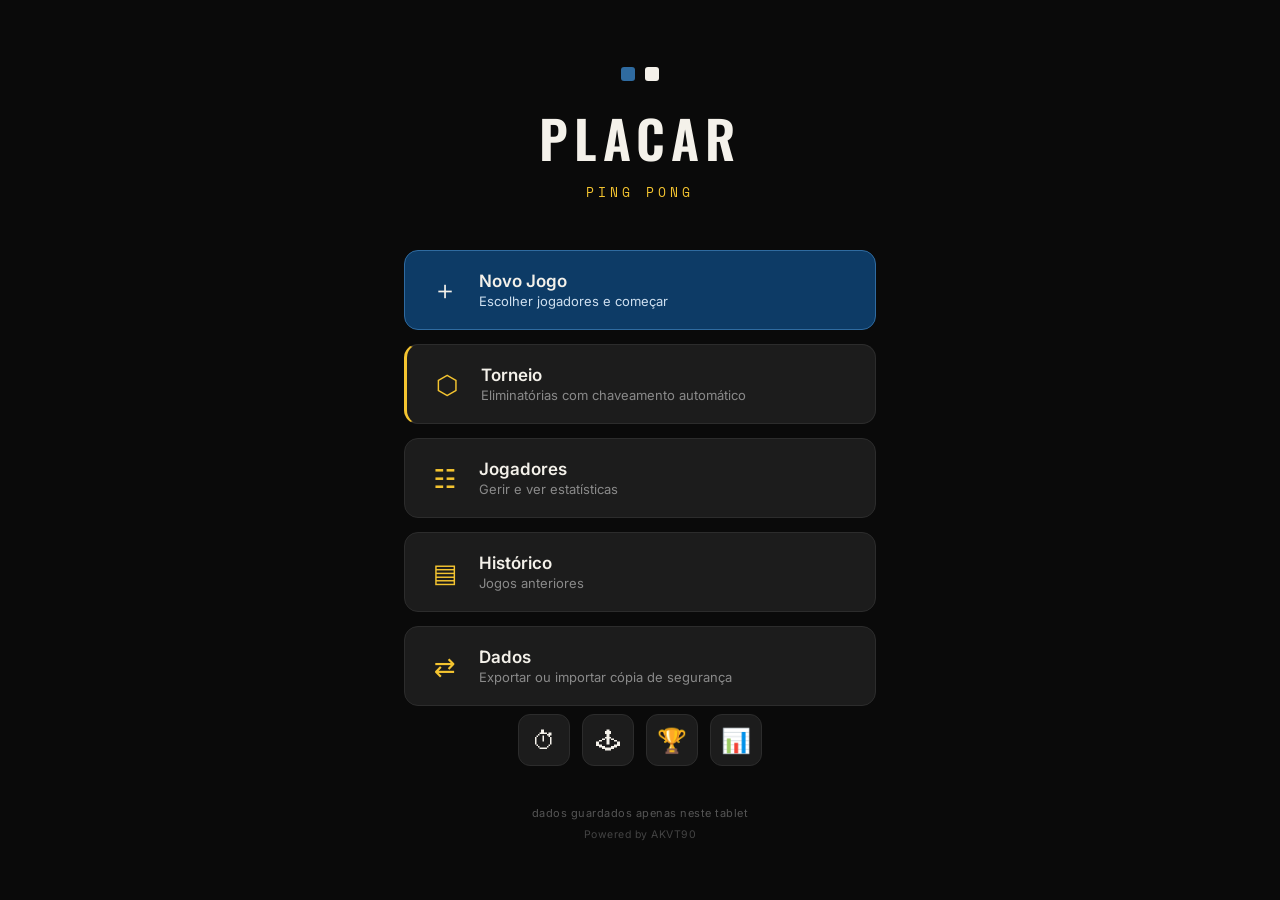
==== commit 788d4a08: "Add files via upload" ====
--- a/index.html
+++ b/index.html
@@ -75,6 +75,8 @@
     <div class="menu-shortcuts">
       <button class="menu-shortcut" id="btn-training" title="Modo Treino">⏱</button>
       <button class="menu-shortcut" id="btn-minigames" title="Mini Jogos">🕹</button>
+      <button class="menu-shortcut" id="btn-achievements" title="Conquistas">🏆</button>
+      <button class="menu-shortcut" id="btn-records" title="Recordes">📊</button>
     </div>
 
     <div class="menu-resume" id="menu-resume" hidden>
@@ -565,5 +567,36 @@
 </div>
 
 <script src="app.js"></script>
+
+<!-- ACHIEVEMENT TOAST -->
+<div id="achievement-toast" class="achievement-toast" hidden>
+  <div class="ach-toast-inner">
+    <div class="ach-toast-eyebrow">🏆 CONQUISTA DESBLOQUEADA!</div>
+    <div class="ach-toast-icon" id="ach-toast-icon">⭐</div>
+    <div class="ach-toast-name" id="ach-toast-name">Nome</div>
+    <div class="ach-toast-desc" id="ach-toast-desc">Descrição</div>
+    <div class="ach-toast-player" id="ach-toast-player"></div>
+  </div>
+</div>
+<!-- CONQUISTAS -->
+<div id="screen-achievements" class="screen">
+  <header class="bar"><button class="bar-back" data-back="screen-menu">‹</button><h2 class="bar-title">Conquistas</h2><span class="bar-action bar-action--ghost"></span></header>
+  <div class="bar-spacer"></div>
+  <div class="content">
+    <div class="ach-player-picker" id="ach-player-picker"></div>
+    <div class="ach-progress-wrap-outer">
+      <div class="ach-progress-bar-outer"><div class="ach-progress-bar-fill" id="ach-progress-bar-fill"></div></div>
+      <span class="ach-progress-text" id="ach-progress-text">0 / 0</span>
+    </div>
+    <div id="ach-list"></div>
+  </div>
+</div>
+<!-- RECORDES -->
+<div id="screen-records" class="screen">
+  <header class="bar"><button class="bar-back" data-back="screen-menu">‹</button><h2 class="bar-title">Recordes</h2><span class="bar-action bar-action--ghost"></span></header>
+  <div class="bar-spacer"></div>
+  <div class="content" id="records-list"></div>
+</div>
+
 </body>
 </html>
--- a/style.css
+++ b/style.css
@@ -1155,3 +1155,43 @@
 .mg-memory-cell.is-lit{background:var(--yellow);border-color:var(--yellow-deep);transform:scale(1.06);}
 .mg-memory-cell.is-correct{background:#2f8f4e;border-color:#2f8f4e;}
 .mg-memory-cell.is-wrong{background:var(--danger);border-color:var(--danger);}
+
+/* fix global: hidden sempre ganha */
+[hidden]{ display:none !important; pointer-events:none !important; }
+
+
+/* ═══ CONQUISTAS ═══ */
+.ach-player-picker{display:flex;gap:10px;flex-wrap:wrap;margin-bottom:16px;}
+.ach-player-btn{width:40px;height:40px;border-radius:50%;background:var(--panel);border:2px solid var(--panel-line);font-size:12px;font-weight:700;font-family:var(--font-display);}
+.ach-player-btn.active{border-color:var(--yellow);background:#22210f;}
+.ach-progress-wrap-outer{display:flex;align-items:center;gap:12px;margin-bottom:20px;}
+.ach-progress-bar-outer{flex:1;height:8px;background:var(--panel);border-radius:4px;overflow:hidden;}
+.ach-progress-bar-fill{height:100%;background:var(--yellow);border-radius:4px;transition:width 0.4s;}
+.ach-progress-text{font-family:var(--font-score);font-size:12px;color:var(--text-dim);white-space:nowrap;}
+.ach-section{margin-bottom:24px;}
+.ach-card{display:flex;align-items:flex-start;gap:14px;padding:14px;background:var(--panel);border:1px solid var(--panel-line);border-radius:12px;margin-bottom:10px;opacity:0.45;}
+.ach-card.is-unlocked{opacity:1;border-color:var(--yellow);background:#1a1900;}
+.ach-icon{font-size:28px;width:36px;text-align:center;flex-shrink:0;margin-top:2px;}
+.ach-info{flex:1;}
+.ach-name{font-size:14px;font-weight:700;margin-bottom:3px;}
+.ach-desc{font-size:12.5px;color:var(--text-mid);line-height:1.5;}
+.ach-date{font-family:var(--font-score);font-size:10.5px;color:var(--yellow);margin-top:6px;}
+.ach-prog-wrap{margin-top:8px;position:relative;height:6px;background:var(--panel-line);border-radius:3px;}
+.ach-prog-bar{height:100%;background:var(--yellow);border-radius:3px;}
+.ach-prog-lbl{font-family:var(--font-score);font-size:10px;color:var(--text-dim);margin-top:4px;display:block;}
+/* ═══ RECORDES ═══ */
+.record-card{display:flex;align-items:center;gap:14px;padding:16px;background:var(--panel);border:1px solid var(--panel-line);border-radius:12px;margin-bottom:10px;}
+.record-card--empty{opacity:0.4;}
+.record-icon{font-size:28px;width:36px;text-align:center;flex-shrink:0;}
+.record-label{font-size:12px;color:var(--text-dim);margin-bottom:4px;}
+.record-value{font-size:16px;font-weight:700;font-family:var(--font-score);color:var(--yellow);}
+.record-empty{font-size:13px;color:var(--text-dim);}
+/* ═══ ACHIEVEMENT TOAST ═══ */
+.achievement-toast{position:fixed;bottom:80px;left:50%;transform:translateX(-50%) translateY(120px);z-index:999;width:min(90vw,360px);cursor:pointer;opacity:0;transition:transform 0.35s cubic-bezier(0.22,1,0.36,1),opacity 0.35s;}
+.achievement-toast.is-visible{transform:translateX(-50%) translateY(0);opacity:1;}
+.ach-toast-inner{background:var(--panel);border:2px solid var(--yellow);border-radius:16px;padding:16px 20px;text-align:center;box-shadow:0 8px 32px rgba(0,0,0,0.5);}
+.ach-toast-eyebrow{font-family:var(--font-score);font-size:10px;letter-spacing:2px;color:var(--yellow);margin-bottom:8px;}
+.ach-toast-icon{font-size:36px;margin-bottom:6px;}
+.ach-toast-name{font-family:var(--font-display);font-size:20px;font-weight:700;margin-bottom:4px;}
+.ach-toast-desc{font-size:13px;color:var(--text-mid);}
+.ach-toast-player{font-size:12px;color:var(--text-dim);margin-top:4px;}
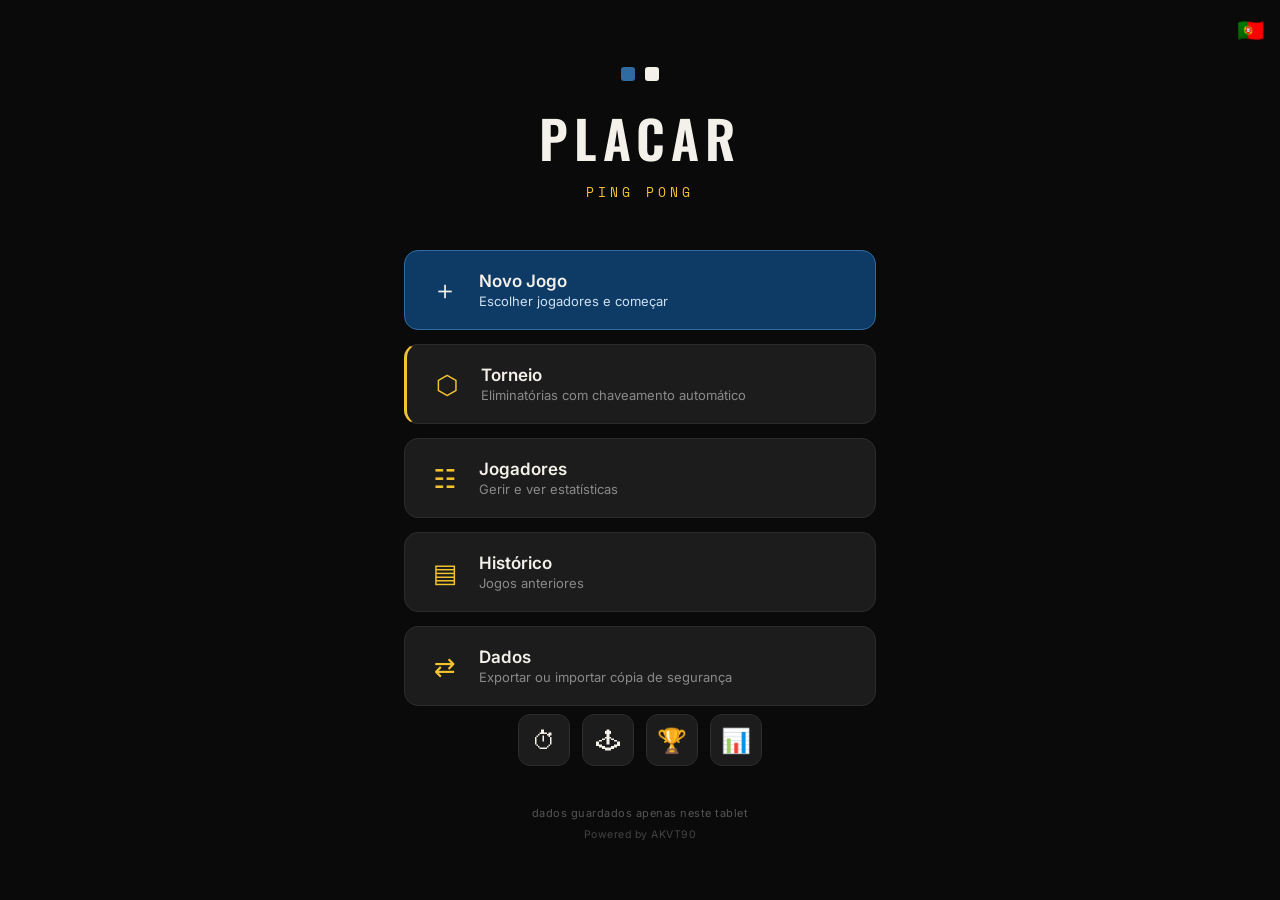
==== commit 563c7239: "Add files via upload" ====
--- a/index.html
+++ b/index.html
@@ -28,46 +28,56 @@
       </div>
       <h1 class="menu-title">PLACAR</h1>
       <p class="menu-sub">Ping Pong</p>
+      <button class="menu-lang-btn" id="btn-lang" title="Idioma">🇵🇹</button>
+    </div>
+    <div class="menu-lang-dropdown" id="menu-lang-dropdown" hidden>
+      <button class="lang-option" data-lang="pt" data-flag="🇵🇹">🇵🇹 Português</button>
+      <button class="lang-option" data-lang="en" data-flag="🏴󠁧󠁢󠁥󠁮󠁧󠁿">🇬🇧 English</button>
+      <button class="lang-option" data-lang="es" data-flag="🇪🇸">🇪🇸 Español</button>
+      <button class="lang-option" data-lang="fr" data-flag="🇫🇷">🇫🇷 Français</button>
+      <button class="lang-option" data-lang="de" data-flag="🇩🇪">🇩🇪 Deutsch</button>
+      <button class="lang-option" data-lang="zh" data-flag="🇨🇳">🇨🇳 中文</button>
+        <button class="lang-option" data-lang="ja" data-flag="🇯🇵">🇯🇵 日本語</button>
     </div>
 
     <div class="menu-actions">
       <button class="menu-btn menu-btn--primary" id="btn-new-game">
         <span class="menu-btn-icon">＋</span>
         <span class="menu-btn-text">
-          <strong>Novo Jogo</strong>
-          <small>Escolher jogadores e começar</small>
+          <strong data-i18n="menu.newGame">Novo Jogo</strong>
+          <small data-i18n="menu.newGameSub">Escolher jogadores e começar</small>
         </span>
       </button>
 
       <button class="menu-btn menu-btn--tournament" id="btn-tournament">
         <span class="menu-btn-icon">⬡</span>
         <span class="menu-btn-text">
-          <strong>Torneio</strong>
-          <small>Eliminatórias com chaveamento automático</small>
+          <strong data-i18n="menu.tournament">Torneio</strong>
+          <small data-i18n="menu.tournamentSub">Eliminatórias com chaveamento automático</small>
         </span>
       </button>
 
       <button class="menu-btn" id="btn-players">
         <span class="menu-btn-icon">☷</span>
         <span class="menu-btn-text">
-          <strong>Jogadores</strong>
-          <small>Gerir e ver estatísticas</small>
+          <strong data-i18n="menu.players">Jogadores</strong>
+          <small data-i18n="menu.playersSub">Gerir e ver estatísticas</small>
         </span>
       </button>
 
       <button class="menu-btn" id="btn-history">
         <span class="menu-btn-icon">▤</span>
         <span class="menu-btn-text">
-          <strong>Histórico</strong>
-          <small>Jogos anteriores</small>
+          <strong data-i18n="menu.history">Histórico</strong>
+          <small data-i18n="menu.historySub">Jogos anteriores</small>
         </span>
       </button>
 
       <button class="menu-btn" id="btn-data">
         <span class="menu-btn-icon">⇄</span>
         <span class="menu-btn-text">
-          <strong>Dados</strong>
-          <small>Exportar ou importar cópia de segurança</small>
+          <strong data-i18n="menu.data">Dados</strong>
+          <small data-i18n="menu.dataSub">Exportar ou importar cópia de segurança</small>
         </span>
       </button>
     </div>
@@ -84,7 +94,7 @@
       <button class="resume-btn" id="btn-resume">Continuar jogo ▸</button>
     </div>
 
-    <p class="menu-footer">dados guardados apenas neste tablet</p>
+    <p class="menu-footer"><span data-i18n="menu.footer">dados guardados apenas neste tablet</span></p>
     <p class="menu-credit">Powered by AKVT90</p>
   </div>
 </div>
@@ -93,8 +103,8 @@
 <div id="screen-players" class="screen">
   <header class="bar">
     <button class="bar-back" data-back="screen-menu">‹</button>
-    <h2 class="bar-title">Jogadores</h2>
-    <button class="bar-action" id="btn-add-player">＋ Novo</button>
+    <h2 class="bar-title" data-i18n="screen.players">Jogadores</h2>
+    <button class="bar-action" id="btn-add-player" data-i18n="btn.addPlayer">＋ Novo</button>
   </header>
   <div class="bar-spacer"></div>
   <div class="content" id="players-list">
@@ -107,7 +117,7 @@
   <header class="bar">
     <button class="bar-back" data-back="screen-players">‹</button>
     <h2 class="bar-title" id="profile-name">Jogador</h2>
-    <button class="bar-action bar-action--danger" id="btn-delete-player">Eliminar</button>
+    <button class="bar-action bar-action--danger" id="btn-delete-player" data-i18n="btn.deletePlayer">Eliminar</button>
   </header>
   <div class="bar-spacer"></div>
   <div class="content" id="profile-content">
@@ -119,7 +129,7 @@
 <div id="screen-history" class="screen">
   <header class="bar">
     <button class="bar-back" data-back="screen-menu">‹</button>
-    <h2 class="bar-title">Histórico</h2>
+    <h2 class="bar-title" data-i18n="screen.history">Histórico</h2>
     <span class="bar-action bar-action--ghost"></span>
   </header>
   <div class="bar-spacer"></div>
@@ -132,7 +142,7 @@
 <div id="screen-game-detail" class="screen">
   <header class="bar">
     <button class="bar-back" data-back="screen-history">‹</button>
-    <h2 class="bar-title">Detalhe do Jogo</h2>
+    <h2 class="bar-title" data-i18n="screen.gameDetail">Detalhe do Jogo</h2>
     <span class="bar-action bar-action--ghost"></span>
   </header>
   <div class="bar-spacer"></div>
@@ -145,14 +155,14 @@
 <div id="screen-setup" class="screen">
   <header class="bar">
     <button class="bar-back" data-back="screen-menu">‹</button>
-    <h2 class="bar-title">Novo Jogo</h2>
+    <h2 class="bar-title" data-i18n="screen.newGame">Novo Jogo</h2>
     <span class="bar-action bar-action--ghost"></span>
   </header>
   <div class="bar-spacer"></div>
   <div class="content setup-content">
 
     <section class="setup-section">
-      <p class="setup-label">Lado Azul</p>
+      <p class="setup-label" data-i18n="setup.bluePlayer">Lado Azul</p>
       <button class="setup-player-pick setup-player-pick--blue" id="pick-blue">
         <span>Escolher jogador</span>
       </button>
@@ -161,7 +171,7 @@
     <div class="setup-vs">VS</div>
 
     <section class="setup-section">
-      <p class="setup-label">Lado Branco</p>
+      <p class="setup-label" data-i18n="setup.whitePlayer">Lado Branco</p>
       <button class="setup-player-pick setup-player-pick--white" id="pick-white">
         <span>Escolher jogador</span>
       </button>
@@ -172,7 +182,7 @@
       <input type="text" id="input-game-description" class="setup-description-input" placeholder="Ex: torneio de verão, sala de jogos..." maxlength="60" autocomplete="off">
     </section>
 
-    <button class="setup-confirm" id="btn-goto-mode" disabled>Continuar ▸</button>
+    <button class="setup-confirm" id="btn-goto-mode" disabled data-i18n="btn.continue">Continuar ▸</button>
   </div>
 </div>
 
@@ -180,7 +190,7 @@
 <div id="screen-setup-mode" class="screen">
   <header class="bar">
     <button class="bar-back" id="btn-back-from-mode">‹</button>
-    <h2 class="bar-title">Tipo de Jogo</h2>
+    <h2 class="bar-title" data-i18n="screen.gameType">Tipo de Jogo</h2>
     <span class="bar-action bar-action--ghost"></span>
   </header>
   <div class="bar-spacer"></div>
@@ -196,7 +206,7 @@
       <span class="mode-card-desc">11 pontos por set · BO3, BO5 ou BO7</span>
     </button>
 
-    <button class="setup-confirm" id="btn-goto-options">Continuar ▸</button>
+    <button class="setup-confirm" id="btn-goto-options" data-i18n="btn.continue">Continuar ▸</button>
   </div>
 </div>
 
@@ -204,14 +214,14 @@
 <div id="screen-setup-options" class="screen">
   <header class="bar">
     <button class="bar-back" id="btn-back-from-options">‹</button>
-    <h2 class="bar-title">Pontos e Formato</h2>
+    <h2 class="bar-title" data-i18n="screen.pointsFormat">Pontos e Formato</h2>
     <span class="bar-action bar-action--ghost"></span>
   </header>
   <div class="bar-spacer"></div>
   <div class="content setup-content">
 
     <section class="setup-section" id="section-points">
-      <p class="setup-label">Pontos por set</p>
+      <p class="setup-label" data-i18n="setup.pointsPerSet">Pontos por set</p>
       <div class="setup-options" id="opt-points">
         <button class="setup-option" data-points="11">11 pontos</button>
         <button class="setup-option active" data-points="21">21 pontos</button>
@@ -219,7 +229,7 @@
     </section>
 
     <section class="setup-section">
-      <p class="setup-label">Formato</p>
+      <p class="setup-label" data-i18n="setup.format">Formato</p>
       <div class="setup-options" id="opt-format">
         <button class="setup-option active" data-format="free">Livre</button>
         <button class="setup-option" data-format="3">Melhor de 3</button>
@@ -228,7 +238,7 @@
       </div>
     </section>
 
-    <button class="setup-confirm" id="btn-confirm-setup">Começar Jogo</button>
+    <button class="setup-confirm" id="btn-confirm-setup" data-i18n="btn.startGame">Começar Jogo</button>
   </div>
 </div>
 
@@ -249,7 +259,7 @@
 <div id="screen-tournament-setup" class="screen">
   <header class="bar">
     <button class="bar-back" data-back="screen-menu">‹</button>
-    <h2 class="bar-title">Novo Torneio</h2>
+    <h2 class="bar-title" data-i18n="screen.newTournament">Novo Torneio</h2>
     <span class="bar-action bar-action--ghost"></span>
   </header>
   <div class="bar-spacer"></div>
@@ -278,14 +288,14 @@
     </div>
     <p class="section-label">Jogadores <span id="tournament-player-count" class="section-label-count">0 / 4</span></p>
     <div id="tournament-player-list" class="tournament-player-checklist"></div>
-    <button class="setup-confirm" id="btn-start-tournament" disabled>Criar Torneio</button>
+    <button class="setup-confirm" id="btn-start-tournament" disabled data-i18n="btn.createTournament">Criar Torneio</button>
   </div>
 </div>
 <div id="screen-tournament-bracket" class="screen">
   <header class="bar">
     <button class="bar-back" id="btn-tournament-back">‹</button>
-    <h2 class="bar-title">Torneio</h2>
-    <button class="bar-action bar-action--danger" id="btn-tournament-abandon">Abandonar</button>
+    <h2 class="bar-title" data-i18n="screen.tournament">Torneio</h2>
+    <button class="bar-action bar-action--danger" id="btn-tournament-abandon" data-i18n="btn.abandon">Abandonar</button>
   </header>
   <div class="bar-spacer"></div>
   <div class="content" id="tournament-bracket-content"></div>
@@ -296,7 +306,7 @@
     <p class="tournament-winner-label">Campeão do Torneio</p>
     <h1 class="tournament-winner-name" id="tournament-winner-name">—</h1>
     <p class="tournament-winner-sub" id="tournament-winner-sub"></p>
-    <button class="setup-confirm" id="btn-tournament-done">Voltar ao Menu</button>
+    <button class="setup-confirm" id="btn-tournament-done" data-i18n="btn.backMenu">Voltar ao Menu</button>
   </div>
 </div>
 <div id="screen-training" class="screen screen-training">
@@ -311,7 +321,7 @@
         <span class="training-time-val" id="training-time-val">15</span>
         <button class="training-time-btn" id="btn-time-plus">+</button>
       </div>
-      <button class="setup-confirm" id="btn-training-start-timed">Começar</button>
+      <button class="setup-confirm" id="btn-training-start-timed" data-i18n="btn.start">Começar</button>
     </div>
     <button class="training-pick-back" id="btn-training-pick-back">‹ Voltar</button>
   </div>
@@ -329,14 +339,14 @@
 <div id="screen-minigames" class="screen">
   <header class="bar">
     <button class="bar-back" data-back="screen-menu">‹</button>
-    <h2 class="bar-title">Mini Jogos</h2>
+    <h2 class="bar-title" data-i18n="screen.minigames">Mini Jogos</h2>
     <span class="bar-action bar-action--ghost"></span>
   </header>
   <div class="bar-spacer"></div>
   <div class="content">
     <div class="minigame-cards">
-      <button class="minigame-card" id="btn-minigame-tap"><div class="minigame-card-icon">⚡</div><strong>Toques Rápidos</strong><small>Clica nos pontos antes que desapareçam</small></button>
-      <button class="minigame-card" id="btn-minigame-memory"><div class="minigame-card-icon">🧠</div><strong>Memória Visual</strong><small>Memoriza e repete a sequência</small></button>
+      <button class="minigame-card" id="btn-minigame-tap"><div class="minigame-card-icon">⚡</div><strong data-i18n="mg.tap">Toques Rápidos</strong><small data-i18n="mg.tapSub">Clica nos pontos antes que desapareçam</small></button>
+      <button class="minigame-card" id="btn-minigame-memory"><div class="minigame-card-icon">🧠</div><strong data-i18n="mg.memory">Memória Visual</strong><small data-i18n="mg.memorySub">Memoriza e repete a sequência</small></button>
     </div>
     <p class="section-label" style="margin-top:24px">Jogar como</p>
     <div id="minigame-player-pick" class="players-grid"></div>
@@ -364,14 +374,14 @@
   <div class="bolar-board">
     <button class="bolar-half bolar-half--blue" id="bolar-blue" data-side="blue">
       <span class="bolar-name" id="bolar-name-blue">Azul</span>
-      <span class="bolar-hint">serve primeiro</span>
+      <span class="bolar-hint" data-i18n="serve.hint">serve primeiro</span>
     </button>
     <button class="bolar-half bolar-half--white" id="bolar-white" data-side="white">
       <span class="bolar-name" id="bolar-name-white">Branco</span>
       <span class="bolar-hint">serve primeiro</span>
     </button>
     <div class="bolar-center">
-      <span class="bolar-title">BOLAR</span>
+      <span class="bolar-title" data-i18n="serve.title">SERVIÇO</span>
       <span class="bolar-set-label" id="bolar-set-label">Set 1 · quem serve primeiro?</span>
     </div>
   </div>
@@ -486,7 +496,7 @@
 <div id="screen-data" class="screen">
   <header class="bar">
     <button class="bar-back" data-back="screen-menu">‹</button>
-    <h2 class="bar-title">Dados</h2>
+    <h2 class="bar-title" data-i18n="screen.data">Dados</h2>
     <span class="bar-action bar-action--ghost"></span>
   </header>
   <div class="bar-spacer"></div>
@@ -504,16 +514,16 @@
     <button class="data-action data-action--primary" id="btn-export">
       <span class="data-action-icon">⇩</span>
       <span class="data-action-text">
-        <strong>Exportar cópia de segurança</strong>
-        <small>Gera um ficheiro .json com tudo</small>
+        <strong data-i18n="data.export">Exportar cópia de segurança</strong>
+        <small data-i18n="data.exportSub">Gera um ficheiro .json com tudo</small>
       </span>
     </button>
 
     <button class="data-action" id="btn-import">
       <span class="data-action-icon">⇧</span>
       <span class="data-action-text">
-        <strong>Importar cópia de segurança</strong>
-        <small>Adicionar ou fundir dados de uma cópia de segurança</small>
+        <strong data-i18n="data.import">Importar cópia de segurança</strong>
+        <small data-i18n="data.importSub">Adicionar ou fundir dados de uma cópia de segurança</small>
       </span>
     </button>
     <input type="file" id="input-import-file" accept="application/json,.json" hidden>
@@ -522,8 +532,8 @@
     <button class="data-action data-action--danger" id="btn-wipe">
       <span class="data-action-icon">⨯</span>
       <span class="data-action-text">
-        <strong>Apagar todos os dados</strong>
-        <small>Remove jogadores e histórico deste tablet</small>
+        <strong data-i18n="data.wipe">Apagar todos os dados</strong>
+        <small data-i18n="data.wipeSub">Remove jogadores e histórico deste tablet</small>
       </span>
     </button>
 
@@ -571,7 +581,7 @@
 <!-- ACHIEVEMENT TOAST -->
 <div id="achievement-toast" class="achievement-toast" hidden>
   <div class="ach-toast-inner">
-    <div class="ach-toast-eyebrow">🏆 CONQUISTA DESBLOQUEADA!</div>
+    <div class="ach-toast-eyebrow" data-i18n="ach.unlocked">🏆 CONQUISTA DESBLOQUEADA!</div>
     <div class="ach-toast-icon" id="ach-toast-icon">⭐</div>
     <div class="ach-toast-name" id="ach-toast-name">Nome</div>
     <div class="ach-toast-desc" id="ach-toast-desc">Descrição</div>
@@ -580,7 +590,7 @@
 </div>
 <!-- CONQUISTAS -->
 <div id="screen-achievements" class="screen">
-  <header class="bar"><button class="bar-back" data-back="screen-menu">‹</button><h2 class="bar-title">Conquistas</h2><span class="bar-action bar-action--ghost"></span></header>
+  <header class="bar"><button class="bar-back" data-back="screen-menu">‹</button><h2 class="bar-title" data-i18n="screen.achievements">Conquistas</h2><span class="bar-action bar-action--ghost"></span></header>
   <div class="bar-spacer"></div>
   <div class="content">
     <div class="ach-player-picker" id="ach-player-picker"></div>
@@ -593,7 +603,7 @@
 </div>
 <!-- RECORDES -->
 <div id="screen-records" class="screen">
-  <header class="bar"><button class="bar-back" data-back="screen-menu">‹</button><h2 class="bar-title">Recordes</h2><span class="bar-action bar-action--ghost"></span></header>
+  <header class="bar"><button class="bar-back" data-back="screen-menu">‹</button><h2 class="bar-title" data-i18n="screen.records">Recordes</h2><span class="bar-action bar-action--ghost"></span></header>
   <div class="bar-spacer"></div>
   <div class="content" id="records-list"></div>
 </div>
--- a/style.css
+++ b/style.css
@@ -67,6 +67,49 @@
   width:100%;
 }
 .menu-header{ text-align:center; margin-bottom:48px; }
+
+/* botão de idioma — canto superior direito do ecrã */
+.menu-lang-btn{
+  position:fixed; top:12px; right:12px; z-index:50;
+  background:none; border:none; cursor:pointer;
+  width:36px; height:36px;
+  font-size:22px; line-height:36px;
+  border-radius:8px;
+  transition:background .15s;
+}
+.menu-lang-btn:hover{ background:rgba(255,255,255,.1); }
+
+/* dropdown de idioma — abre no canto superior direito, abaixo do botão */
+.menu-lang-dropdown{
+  position:fixed; top:54px; right:12px; z-index:49;
+  width:180px;
+  background:rgba(20,30,48,.97);
+  border:1px solid rgba(255,255,255,.12);
+  border-radius:12px;
+  overflow:hidden;
+  animation:fadeSlideDown .18s ease;
+}
+@keyframes fadeSlideDown{
+  from{ opacity:0; transform:translateY(-6px); }
+  to{   opacity:1; transform:translateY(0); }
+}
+.lang-option{
+  display:block; width:100%;
+  background:none; border:none; cursor:pointer;
+  padding:13px 18px;
+  text-align:left;
+  font-family:var(--font-body);
+  font-size:15px;
+  color:var(--white);
+  border-bottom:1px solid rgba(255,255,255,.07);
+  transition:background .12s;
+}
+.lang-option:last-child{ border-bottom:none; }
+.lang-option:hover{ background:rgba(255,255,255,.08); }
+.lang-option.is-active{
+  color:var(--yellow);
+  font-weight:600;
+}
 .menu-mark{
   display:flex; justify-content:center; gap:10px; margin-bottom:18px;
 }
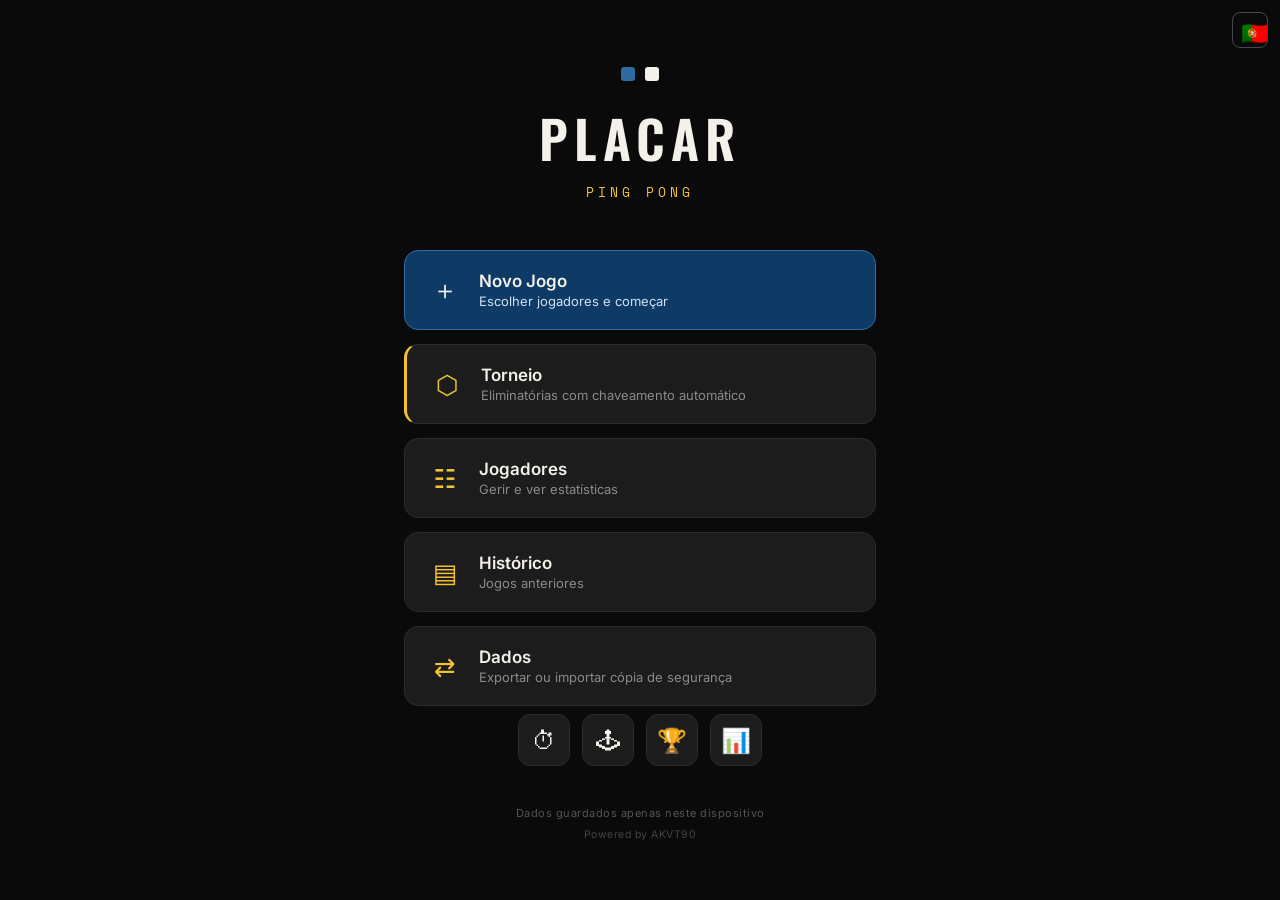
==== commit 1136436f: "Move PLACAR files to repository root" ====
--- a/index.html
+++ b/index.html
@@ -28,11 +28,11 @@
       </div>
       <h1 class="menu-title">PLACAR</h1>
       <p class="menu-sub">Ping Pong</p>
-      <button class="menu-lang-btn" id="btn-lang" title="Idioma">🇵🇹</button>
+      <button class="menu-lang-btn" id="btn-lang" data-i18n-title="js.langBtn" title="Idioma">🇵🇹</button>
     </div>
     <div class="menu-lang-dropdown" id="menu-lang-dropdown" hidden>
       <button class="lang-option" data-lang="pt" data-flag="🇵🇹">🇵🇹 Português</button>
-      <button class="lang-option" data-lang="en" data-flag="🏴󠁧󠁢󠁥󠁮󠁧󠁿">🇬🇧 English</button>
+      <button class="lang-option" data-lang="en" data-flag="🇬🇧">🇬🇧 English</button>
       <button class="lang-option" data-lang="es" data-flag="🇪🇸">🇪🇸 Español</button>
       <button class="lang-option" data-lang="fr" data-flag="🇫🇷">🇫🇷 Français</button>
       <button class="lang-option" data-lang="de" data-flag="🇩🇪">🇩🇪 Deutsch</button>
@@ -83,18 +83,18 @@
     </div>
 
     <div class="menu-shortcuts">
-      <button class="menu-shortcut" id="btn-training" title="Modo Treino">⏱</button>
-      <button class="menu-shortcut" id="btn-minigames" title="Mini Jogos">🕹</button>
-      <button class="menu-shortcut" id="btn-achievements" title="Conquistas">🏆</button>
-      <button class="menu-shortcut" id="btn-records" title="Recordes">📊</button>
+      <button class="menu-shortcut" id="btn-training" data-i18n-title="js.shortcutTraining" title="Modo Treino">⏱</button>
+      <button class="menu-shortcut" id="btn-minigames" data-i18n-title="js.shortcutMinigames" title="Mini Jogos">🕹</button>
+      <button class="menu-shortcut" id="btn-achievements" data-i18n-title="js.shortcutAchievements" title="Conquistas">🏆</button>
+      <button class="menu-shortcut" id="btn-records" data-i18n-title="js.shortcutRecords" title="Recordes">📊</button>
     </div>
 
     <div class="menu-resume" id="menu-resume" hidden>
-      <p>Tens um jogo em curso</p>
-      <button class="resume-btn" id="btn-resume">Continuar jogo ▸</button>
-    </div>
-
-    <p class="menu-footer"><span data-i18n="menu.footer">dados guardados apenas neste tablet</span></p>
+      <p data-i18n="js.gameInProgress">Tens um jogo em curso</p>
+      <button class="resume-btn" id="btn-resume" data-i18n="js.resumeGame">Continuar jogo ▸</button>
+    </div>
+
+    <p class="menu-footer"><span data-i18n="menu.footer">Dados guardados apenas neste dispositivo</span></p>
     <p class="menu-credit">Powered by AKVT90</p>
   </div>
 </div>
@@ -164,7 +164,7 @@
     <section class="setup-section">
       <p class="setup-label" data-i18n="setup.bluePlayer">Lado Azul</p>
       <button class="setup-player-pick setup-player-pick--blue" id="pick-blue">
-        <span>Escolher jogador</span>
+        <span data-i18n="js.choosePlayer">Escolher jogador</span>
       </button>
     </section>
 
@@ -173,13 +173,13 @@
     <section class="setup-section">
       <p class="setup-label" data-i18n="setup.whitePlayer">Lado Branco</p>
       <button class="setup-player-pick setup-player-pick--white" id="pick-white">
-        <span>Escolher jogador</span>
+        <span data-i18n="js.choosePlayer">Escolher jogador</span>
       </button>
     </section>
 
     <section class="setup-section">
-      <p class="setup-label">Descrição <span class="setup-label-optional">(opcional)</span></p>
-      <input type="text" id="input-game-description" class="setup-description-input" placeholder="Ex: torneio de verão, sala de jogos..." maxlength="60" autocomplete="off">
+      <p class="setup-label"><span data-i18n="js.descLabel">Descrição</span> <span class="setup-label-optional" data-i18n="js.optional">(opcional)</span></p>
+      <input type="text" id="input-game-description" class="setup-description-input" data-i18n-placeholder="js.descPlaceholder" placeholder="Ex: torneio de verão, sala de jogos..." maxlength="60" autocomplete="off">
     </section>
 
     <button class="setup-confirm" id="btn-goto-mode" disabled data-i18n="btn.continue">Continuar ▸</button>
@@ -197,13 +197,13 @@
   <div class="content setup-content">
 
     <button class="mode-card mode-card--custom active" id="mode-custom" data-mode="custom">
-      <span class="mode-card-title">Personalizado</span>
-      <span class="mode-card-desc">11 ou 21 pontos · livre, BO3 ou BO5 · serviço alterna a cada 5 pontos somados</span>
+      <span class="mode-card-title" data-i18n="js.modeCustom">Personalizado</span>
+      <span class="mode-card-desc" data-i18n="js.mode.customDesc">11 ou 21 pontos · livre, BO3 ou BO5 · serviço alterna a cada 5 pontos somados</span>
     </button>
 
     <button class="mode-card mode-card--classic" id="mode-classic" data-mode="classic">
-      <span class="mode-card-title">Clássico</span>
-      <span class="mode-card-desc">11 pontos por set · BO3, BO5 ou BO7</span>
+      <span class="mode-card-title" data-i18n="js.modeClassic">Clássico</span>
+      <span class="mode-card-desc" data-i18n="js.modeClassicDesc">11 pontos por set · BO3, BO5 ou BO7</span>
     </button>
 
     <button class="setup-confirm" id="btn-goto-options" data-i18n="btn.continue">Continuar ▸</button>
@@ -223,18 +223,18 @@
     <section class="setup-section" id="section-points">
       <p class="setup-label" data-i18n="setup.pointsPerSet">Pontos por set</p>
       <div class="setup-options" id="opt-points">
-        <button class="setup-option" data-points="11">11 pontos</button>
-        <button class="setup-option active" data-points="21">21 pontos</button>
+        <button class="setup-option" data-points="11" data-i18n="js.setup.pts11">11 pontos</button>
+        <button class="setup-option active" data-points="21" data-i18n="js.setup.pts21">21 pontos</button>
       </div>
     </section>
 
     <section class="setup-section">
       <p class="setup-label" data-i18n="setup.format">Formato</p>
       <div class="setup-options" id="opt-format">
-        <button class="setup-option active" data-format="free">Livre</button>
-        <button class="setup-option" data-format="3">Melhor de 3</button>
-        <button class="setup-option" data-format="5">Melhor de 5</button>
-        <button class="setup-option" data-format="7" id="opt-format-7">Melhor de 7</button>
+        <button class="setup-option active" data-format="free" data-i18n="js.formatFree">Livre</button>
+        <button class="setup-option" data-format="3" data-i18n="js.formatBo3">Melhor de 3</button>
+        <button class="setup-option" data-format="5" data-i18n="js.formatBo5">Melhor de 5</button>
+        <button class="setup-option" data-format="7" id="opt-format-7" data-i18n="js.formatBo7">Melhor de 7</button>
       </div>
     </section>
 
@@ -246,7 +246,7 @@
 <div id="screen-pick-player" class="screen">
   <header class="bar">
     <button class="bar-back" id="btn-cancel-pick">‹</button>
-    <h2 class="bar-title" id="pick-player-title">Escolher Jogador</h2>
+    <h2 class="bar-title" id="pick-player-title" data-i18n="js.choosePlayer">Escolher Jogador</h2>
     <span class="bar-action bar-action--ghost"></span>
   </header>
   <div class="bar-spacer"></div>
@@ -264,29 +264,29 @@
   </header>
   <div class="bar-spacer"></div>
   <div class="content">
-    <p class="section-label">Tamanho</p>
+    <p class="section-label" data-i18n="js.tournament.size">Tamanho</p>
     <div class="setup-options" id="opt-tournament-size">
-      <button class="setup-option active" data-size="4">4 jogadores</button>
-      <button class="setup-option" data-size="8">8 jogadores</button>
-      <button class="setup-option" data-size="16">16 jogadores</button>
-    </div>
-    <p class="section-label">Modo</p>
+      <button class="setup-option active" data-size="4" data-i18n="js.nPlayers4">4 jogadores</button>
+      <button class="setup-option" data-size="8" data-i18n="js.nPlayers8">8 jogadores</button>
+      <button class="setup-option" data-size="16" data-i18n="js.nPlayers16">16 jogadores</button>
+    </div>
+    <p class="section-label" data-i18n="js.tournament.mode">Modo</p>
     <div class="setup-options" id="opt-tournament-mode">
-      <button class="setup-option active" data-tmode="custom">Personalizado</button>
-      <button class="setup-option" data-tmode="classic">Clássico</button>
+      <button class="setup-option active" data-tmode="custom" data-i18n="js.modeCustom">Personalizado</button>
+      <button class="setup-option" data-tmode="classic" data-i18n="js.modeClassic">Clássico</button>
     </div>
     <div id="opt-tournament-points-wrap">
       <div class="setup-options" id="opt-tournament-points">
-        <button class="setup-option" data-tpoints="11">11 pontos</button>
-        <button class="setup-option active" data-tpoints="21">21 pontos</button>
+        <button class="setup-option" data-tpoints="11" data-i18n="js.setup.pts11">11 pontos</button>
+        <button class="setup-option active" data-tpoints="21" data-i18n="js.setup.pts21">21 pontos</button>
       </div>
     </div>
     <div class="setup-options" id="opt-tournament-format">
-      <button class="setup-option active" data-tformat="3">Melhor de 3</button>
-      <button class="setup-option" data-tformat="5">Melhor de 5</button>
-      <button class="setup-option" id="opt-tformat-7" data-tformat="7" hidden>Melhor de 7</button>
-    </div>
-    <p class="section-label">Jogadores <span id="tournament-player-count" class="section-label-count">0 / 4</span></p>
+      <button class="setup-option active" data-tformat="3" data-i18n="js.formatBo3">Melhor de 3</button>
+      <button class="setup-option" data-tformat="5" data-i18n="js.formatBo5">Melhor de 5</button>
+      <button class="setup-option" id="opt-tformat-7" data-tformat="7" hidden data-i18n="js.formatBo7">Melhor de 7</button>
+    </div>
+    <p class="section-label"><span data-i18n="menu.players">Jogadores</span> <span id="tournament-player-count" class="section-label-count">0 / 4</span></p>
     <div id="tournament-player-list" class="tournament-player-checklist"></div>
     <button class="setup-confirm" id="btn-start-tournament" disabled data-i18n="btn.createTournament">Criar Torneio</button>
   </div>
@@ -303,7 +303,7 @@
 <div id="screen-tournament-winner" class="screen">
   <div class="tournament-winner-content">
     <div class="tournament-trophy">🏆</div>
-    <p class="tournament-winner-label">Campeão do Torneio</p>
+    <p class="tournament-winner-label" data-i18n="js.champion">Campeão do Torneio</p>
     <h1 class="tournament-winner-name" id="tournament-winner-name">—</h1>
     <p class="tournament-winner-sub" id="tournament-winner-sub"></p>
     <button class="setup-confirm" id="btn-tournament-done" data-i18n="btn.backMenu">Voltar ao Menu</button>
@@ -311,11 +311,11 @@
 </div>
 <div id="screen-training" class="screen screen-training">
   <div class="training-pick" id="training-pick">
-    <h2 class="training-pick-title">Modo Treino</h2>
-    <button class="training-pick-btn" id="btn-training-free"><span class="training-pick-icon">▶</span><span>Cronómetro livre</span></button>
-    <button class="training-pick-btn" id="btn-training-timed"><span class="training-pick-icon">⏱</span><span>Treino com tempo definido</span></button>
+    <h2 class="training-pick-title" data-i18n="js.trainingTitle">Modo Treino</h2>
+    <button class="training-pick-btn" id="btn-training-free"><span class="training-pick-icon">▶</span><span data-i18n="js.trainingFree">Cronómetro livre</span></button>
+    <button class="training-pick-btn" id="btn-training-timed"><span class="training-pick-icon">⏱</span><span data-i18n="js.trainingTimed">Treino com tempo definido</span></button>
     <div class="training-time-input" id="training-time-input" hidden>
-      <p class="training-time-label">Duração (minutos)</p>
+      <p class="training-time-label" data-i18n="js.trainingDuration">Duração (minutos)</p>
       <div class="training-time-row">
         <button class="training-time-btn" id="btn-time-minus">−</button>
         <span class="training-time-val" id="training-time-val">15</span>
@@ -323,7 +323,7 @@
       </div>
       <button class="setup-confirm" id="btn-training-start-timed" data-i18n="btn.start">Começar</button>
     </div>
-    <button class="training-pick-back" id="btn-training-pick-back">‹ Voltar</button>
+    <button class="training-pick-back" id="btn-training-pick-back" data-i18n="js.back">‹ Voltar</button>
   </div>
   <div class="training-inner" id="training-inner">
     <button class="training-close" id="btn-training-close">✕</button>
@@ -333,7 +333,7 @@
       <button class="training-btn" id="btn-training-pause">❙❙</button>
       <button class="training-btn training-btn--stop" id="btn-training-stop">■</button>
     </div>
-    <div class="training-mode-label" id="training-mode-label">MODO LIVRE</div>
+    <div class="training-mode-label" id="training-mode-label" data-i18n="js.trainingModeFree">MODO LIVRE</div>
   </div>
 </div>
 <div id="screen-minigames" class="screen">
@@ -347,26 +347,28 @@
     <div class="minigame-cards">
       <button class="minigame-card" id="btn-minigame-tap"><div class="minigame-card-icon">⚡</div><strong data-i18n="mg.tap">Toques Rápidos</strong><small data-i18n="mg.tapSub">Clica nos pontos antes que desapareçam</small></button>
       <button class="minigame-card" id="btn-minigame-memory"><div class="minigame-card-icon">🧠</div><strong data-i18n="mg.memory">Memória Visual</strong><small data-i18n="mg.memorySub">Memoriza e repete a sequência</small></button>
-    </div>
-    <p class="section-label" style="margin-top:24px">Jogar como</p>
+      <button class="minigame-card" id="btn-minigame-quiz"><div class="minigame-card-icon">📋</div><strong data-i18n="mg.quiz">Quiz de Regras</strong><small data-i18n="mg.quizSub">Testa os teus conhecimentos das regras ITTF</small></button>
+      <button class="minigame-card minigame-card--rules" id="btn-rules-ittf"><div class="minigame-card-icon">📖</div><strong data-i18n="mg.rules">Regras ITTF</strong><small data-i18n="mg.rulesSub">Todas as regras oficiais do ténis de mesa</small></button>
+    </div>
+    <p class="section-label" style="margin-top:24px" data-i18n="js.mg.playAs">Jogar como</p>
     <div id="minigame-player-pick" class="players-grid"></div>
   </div>
 </div>
 <div id="screen-mg-tap" class="screen screen-minigame">
-  <div class="mg-header"><button class="mg-back" id="btn-mg-tap-back">‹</button><span class="mg-title">Toques Rápidos</span><span class="mg-score-display">Pts: <span id="mg-tap-score">0</span> · rec: <span id="mg-tap-record">—</span></span></div>
+  <div class="mg-header"><button class="mg-back" id="btn-mg-tap-back">‹</button><span class="mg-title" data-i18n="mg.tap">Toques Rápidos</span><span class="mg-score-display"><span data-i18n="js.mgPoints">Pts:</span> <span id="mg-tap-score">0</span> · <span data-i18n="js.mgRecord">rec:</span> <span id="mg-tap-record">—</span></span></div>
   <div class="mg-arena" id="mg-tap-arena">
     <div class="mg-countdown" id="mg-tap-countdown" hidden></div>
-    <div class="mg-start-msg" id="mg-tap-start"><p style="font-size:18px">Nível <span id="mg-tap-level">1</span></p><button class="setup-confirm" id="btn-mg-tap-start">Começar</button></div>
-    <div class="mg-gameover" id="mg-tap-gameover" hidden><p class="mg-gameover-score">Pontos: <strong id="mg-tap-final-score">0</strong></p><p class="mg-gameover-level">Nível: <strong id="mg-tap-final-level">1</strong></p><p class="mg-gameover-record" id="mg-tap-new-record" hidden>🏆 Novo recorde!</p><button class="setup-confirm" id="btn-mg-tap-retry">Jogar de novo</button></div>
+    <div class="mg-start-msg" id="mg-tap-start"><p style="font-size:18px"><span data-i18n="js.mgLevel">Nível</span> <span id="mg-tap-level">1</span></p><button class="setup-confirm" id="btn-mg-tap-start" data-i18n="btn.start">Começar</button></div>
+    <div class="mg-gameover" id="mg-tap-gameover" hidden><p class="mg-gameover-score"><span data-i18n="js.mgPoints">Pontos:</span> <strong id="mg-tap-final-score">0</strong></p><p class="mg-gameover-level"><span data-i18n="js.mgLevel">Nível</span>: <strong id="mg-tap-final-level">1</strong></p><p class="mg-gameover-record" id="mg-tap-new-record" hidden data-i18n="js.newRecord">🏆 Novo recorde!</p><button class="setup-confirm" id="btn-mg-tap-retry" data-i18n="js.playAgain">Jogar de novo</button></div>
   </div>
 </div>
 <div id="screen-mg-memory" class="screen screen-minigame">
-  <div class="mg-header"><button class="mg-back" id="btn-mg-memory-back">‹</button><span class="mg-title">Memória Visual</span><span class="mg-score-display">Nível <span id="mg-memory-level">1</span> · rec: <span id="mg-memory-record">—</span></span></div>
+  <div class="mg-header"><button class="mg-back" id="btn-mg-memory-back">‹</button><span class="mg-title" data-i18n="js.mgMemoryTitle">Memória Visual</span><span class="mg-score-display"><span data-i18n="js.mgLevel">Nível</span> <span id="mg-memory-level">1</span> · <span data-i18n="js.mgRecord">rec:</span> <span id="mg-memory-record">—</span></span></div>
   <div class="mg-arena mg-arena--memory" id="mg-memory-arena">
     <div class="mg-memory-msg" id="mg-memory-msg"></div>
     <div class="mg-memory-grid" id="mg-memory-grid"></div>
-    <div class="mg-start-msg" id="mg-memory-start"><p style="font-size:18px">Nível <span id="mg-memory-start-level">1</span></p><button class="setup-confirm" id="btn-mg-memory-start">Começar</button></div>
-    <div class="mg-gameover" id="mg-memory-gameover" hidden><p class="mg-gameover-level">Nível atingido: <strong id="mg-memory-final-level">1</strong></p><p class="mg-gameover-record" id="mg-memory-new-record" hidden>🏆 Novo recorde!</p><button class="setup-confirm" id="btn-mg-memory-retry">Jogar de novo</button></div>
+    <div class="mg-start-msg" id="mg-memory-start"><p style="font-size:18px"><span data-i18n="js.mgLevel">Nível</span> <span id="mg-memory-start-level">1</span></p><button class="setup-confirm" id="btn-mg-memory-start" data-i18n="btn.start">Começar</button></div>
+    <div class="mg-gameover" id="mg-memory-gameover" hidden><p class="mg-gameover-level"><span data-i18n="js.mgLevelReached">Nível atingido:</span> <strong id="mg-memory-final-level">1</strong></p><p class="mg-gameover-record" id="mg-memory-new-record" hidden data-i18n="js.newRecord">🏆 Novo recorde!</p><button class="setup-confirm" id="btn-mg-memory-retry" data-i18n="js.playAgain">Jogar de novo</button></div>
   </div>
 </div>
 <!-- ============ ECRÃ: BOLAR (escolher quem serve) ============ -->
@@ -378,7 +380,7 @@
     </button>
     <button class="bolar-half bolar-half--white" id="bolar-white" data-side="white">
       <span class="bolar-name" id="bolar-name-white">Branco</span>
-      <span class="bolar-hint">serve primeiro</span>
+      <span class="bolar-hint" data-i18n="serve.hint">serve primeiro</span>
     </button>
     <div class="bolar-center">
       <span class="bolar-title" data-i18n="serve.title">SERVIÇO</span>
@@ -420,9 +422,9 @@
     </div>
 
     <div class="bottombar">
-      <button class="btn-undo" id="btn-undo" title="Anular último ponto">↺</button>
-      <button class="btn-end-game" id="btn-end-game">Terminar Jogo</button>
-      <button class="btn-pause" id="btn-pause" title="Pausar cronómetro">❙❙</button>
+      <button class="btn-undo" id="btn-undo" data-i18n-title="js.undo" title="Anular último ponto">↺</button>
+      <button class="btn-end-game" id="btn-end-game" data-i18n="js.overlay.endGameTitle">Terminar Jogo</button>
+      <button class="btn-pause" id="btn-pause" data-i18n-title="js.pause" title="Pausar cronómetro">❙❙</button>
     </div>
 
   </div>
@@ -431,27 +433,27 @@
 <!-- ============ OVERLAY: FIM DE SET ============ -->
 <div id="overlay-set-end" class="overlay" hidden>
   <div class="overlay-card">
-    <p class="overlay-eyebrow" id="set-end-eyebrow">FIM DO SET</p>
+    <p class="overlay-eyebrow" id="set-end-eyebrow" data-i18n="js.endOfSet">FIM DO SET</p>
     <h3 class="overlay-title" id="set-end-winner">Jogador venceu o set</h3>
     <p class="overlay-detail" id="set-end-detail">11 — 6</p>
     <div class="overlay-sets-recap" id="set-end-recap"></div>
     <div class="overlay-actions">
-      <button class="overlay-btn overlay-btn--ghost" id="btn-finish-from-set">Terminar Jogo</button>
-      <button class="overlay-btn overlay-btn--primary" id="btn-next-set">Próximo Set ▸</button>
-    </div>
-    <button class="overlay-undo-link" id="btn-undo-set-end">Foi engano — anular o último ponto</button>
+      <button class="overlay-btn overlay-btn--ghost" id="btn-finish-from-set" data-i18n="js.overlay.endGameTitle">Terminar Jogo</button>
+      <button class="overlay-btn overlay-btn--primary" id="btn-next-set" data-i18n="js.nextSet">Próximo Set ▸</button>
+    </div>
+    <button class="overlay-undo-link" id="btn-undo-set-end" data-i18n="js.missedGame">Foi engano — anular o último ponto</button>
   </div>
 </div>
 
 <!-- ============ OVERLAY: CONFIRMAR FIM DE JOGO ============ -->
 <div id="overlay-confirm-end" class="overlay" hidden>
   <div class="overlay-card">
-    <p class="overlay-eyebrow">TERMINAR JOGO</p>
-    <h3 class="overlay-title">Confirmar fim de jogo?</h3>
-    <p class="overlay-detail" id="confirm-end-detail">O resultado atual vai ser guardado no histórico.</p>
+    <p class="overlay-eyebrow" data-i18n="js.overlay.endGameTitle">TERMINAR JOGO</p>
+    <h3 class="overlay-title" data-i18n="js.overlay.confirmEnd">Confirmar fim de jogo?</h3>
+    <p class="overlay-detail" id="confirm-end-detail" data-i18n="js.overlay.confirmEndDetail">O resultado atual vai ser guardado no histórico.</p>
     <div class="overlay-actions">
-      <button class="overlay-btn overlay-btn--ghost" id="btn-cancel-end">Cancelar</button>
-      <button class="overlay-btn overlay-btn--danger" id="btn-confirm-end">Terminar</button>
+      <button class="overlay-btn overlay-btn--ghost" id="btn-cancel-end" data-i18n="js.cancel">Cancelar</button>
+      <button class="overlay-btn overlay-btn--danger" id="btn-confirm-end" data-i18n="js.overlay.confirmEndBtn">Terminar</button>
     </div>
   </div>
 </div>
@@ -459,11 +461,11 @@
 <!-- ============ OVERLAY: FIM DE JOGO (resumo final) ============ -->
 <div id="overlay-game-end" class="overlay" hidden>
   <div class="overlay-card overlay-card--big">
-    <p class="overlay-eyebrow">JOGO TERMINADO</p>
+    <p class="overlay-eyebrow" data-i18n="js.gameEndedTitle">JOGO TERMINADO</p>
     <h3 class="overlay-title" id="game-end-winner">Jogador venceu o jogo</h3>
     <div class="overlay-sets-recap" id="game-end-recap"></div>
     <div class="overlay-actions">
-      <button class="overlay-btn overlay-btn--primary" id="btn-game-end-ok">Voltar ao Menu</button>
+      <button class="overlay-btn overlay-btn--primary" id="btn-game-end-ok" data-i18n="js.backToMenu">Voltar ao Menu</button>
     </div>
   </div>
 </div>
@@ -471,23 +473,23 @@
 <!-- ============ OVERLAY: NOVO JOGADOR ============ -->
 <div id="overlay-new-player" class="overlay" hidden>
   <div class="overlay-card">
-    <p class="overlay-eyebrow">NOVO JOGADOR</p>
-    <h3 class="overlay-title">Nome do jogador</h3>
-    <input type="text" id="input-player-name" class="overlay-input" placeholder="Ex: Miguel" maxlength="20" autocomplete="off">
-    <p class="color-picker-label">Cor no placar</p>
+    <p class="overlay-eyebrow" data-i18n="js.newPlayerTitle">NOVO JOGADOR</p>
+    <h3 class="overlay-title" data-i18n="js.newPlayerName">Nome do jogador</h3>
+    <input type="text" id="input-player-name" class="overlay-input" data-i18n-placeholder="js.playerNamePlaceholder" placeholder="Ex: Miguel" maxlength="20" autocomplete="off">
+    <p class="color-picker-label" data-i18n="js.colorPickerLabel">Cor no placar</p>
     <div class="color-picker" id="color-picker-new">
-      <button class="color-swatch color-swatch--blue-white active"   data-color="blue-white"   title="Azul / Branco"></button>
-      <button class="color-swatch color-swatch--green-white"         data-color="green-white"  title="Verde / Branco"></button>
-      <button class="color-swatch color-swatch--red-white"           data-color="red-white"    title="Vermelho / Branco"></button>
-      <button class="color-swatch color-swatch--pink-white"          data-color="pink-white"   title="Rosa / Branco"></button>
-      <button class="color-swatch color-swatch--purple-white"        data-color="purple-white" title="Roxo / Branco"></button>
-      <button class="color-swatch color-swatch--gold-white"          data-color="gold-white"   title="Dourado / Branco"></button>
-      <button class="color-swatch color-swatch--white-black"         data-color="white-black"  title="Branco / Preto"></button>
-      <button class="color-swatch color-swatch--orange-white"        data-color="orange-white" title="Laranja / Branco"></button>
+      <button class="color-swatch color-swatch--blue-white active"   data-color="blue-white"   data-i18n-title="js.color.blueWhite"   title="Azul / Branco"></button>
+      <button class="color-swatch color-swatch--green-white"         data-color="green-white"  data-i18n-title="js.color.greenWhite"  title="Verde / Branco"></button>
+      <button class="color-swatch color-swatch--red-white"           data-color="red-white"    data-i18n-title="js.color.redWhite"    title="Vermelho / Branco"></button>
+      <button class="color-swatch color-swatch--pink-white"          data-color="pink-white"   data-i18n-title="js.color.pinkWhite"   title="Rosa / Branco"></button>
+      <button class="color-swatch color-swatch--purple-white"        data-color="purple-white" data-i18n-title="js.color.purpleWhite" title="Roxo / Branco"></button>
+      <button class="color-swatch color-swatch--gold-white"          data-color="gold-white"   data-i18n-title="js.color.goldWhite"   title="Dourado / Branco"></button>
+      <button class="color-swatch color-swatch--white-black"         data-color="white-black"  data-i18n-title="js.color.whiteBlack"  title="Branco / Preto"></button>
+      <button class="color-swatch color-swatch--orange-white"        data-color="orange-white" data-i18n-title="js.color.orangeWhite" title="Laranja / Branco"></button>
     </div>
     <div class="overlay-actions">
-      <button class="overlay-btn overlay-btn--ghost" id="btn-cancel-new-player">Cancelar</button>
-      <button class="overlay-btn overlay-btn--primary" id="btn-save-new-player">Guardar</button>
+      <button class="overlay-btn overlay-btn--ghost" id="btn-cancel-new-player" data-i18n="js.cancel">Cancelar</button>
+      <button class="overlay-btn overlay-btn--primary" id="btn-save-new-player" data-i18n="js.save">Guardar</button>
     </div>
   </div>
 </div>
@@ -506,8 +508,8 @@
       <!-- preenchido via JS -->
     </div>
 
-    <p class="section-label">Cópia de segurança</p>
-    <p class="data-explain">
+    <p class="section-label" data-i18n="js.data.backup">Cópia de segurança</p>
+    <p class="data-explain" data-i18n="js.dataExplain">
       Guarda jogadores e histórico num ficheiro que podes manter na nuvem (Drive, email, etc.)
       e usar para recuperar tudo neste tablet ou noutro.
     </p>
@@ -528,7 +530,7 @@
     </button>
     <input type="file" id="input-import-file" accept="application/json,.json" hidden>
 
-    <p class="section-label">Apagar tudo</p>
+    <p class="section-label" data-i18n="js.data.wipeAll">Apagar tudo</p>
     <button class="data-action data-action--danger" id="btn-wipe">
       <span class="data-action-icon">⨯</span>
       <span class="data-action-text">
@@ -543,13 +545,13 @@
 <!-- ============ OVERLAY: CONFIRMAR IMPORTAÇÃO ============ -->
 <div id="overlay-confirm-import" class="overlay" hidden>
   <div class="overlay-card">
-    <p class="overlay-eyebrow">IMPORTAR DADOS</p>
-    <h3 class="overlay-title">O que queres fazer?</h3>
-    <p class="overlay-detail" id="confirm-import-detail">Isto vai substituir os jogadores e o histórico já guardados neste tablet.</p>
+    <p class="overlay-eyebrow" data-i18n="js.importTitle">IMPORTAR DADOS</p>
+    <h3 class="overlay-title" data-i18n="js.importQuestion">O que queres fazer?</h3>
+    <p class="overlay-detail" id="confirm-import-detail" data-i18n="js.importDetail">Isto vai substituir os jogadores e o histórico já guardados neste tablet.</p>
     <div class="overlay-actions overlay-actions--col">
-      <button class="overlay-btn overlay-btn--primary" id="btn-merge-import">Adicionar ao que já tenho</button>
-      <button class="overlay-btn overlay-btn--danger" id="btn-confirm-import">Substituir tudo</button>
-      <button class="overlay-btn overlay-btn--ghost" id="btn-cancel-import">Cancelar</button>
+      <button class="overlay-btn overlay-btn--primary" id="btn-merge-import" data-i18n="js.mergeImport">Adicionar ao que já tenho</button>
+      <button class="overlay-btn overlay-btn--danger" id="btn-confirm-import" data-i18n="js.replaceImport">Substituir tudo</button>
+      <button class="overlay-btn overlay-btn--ghost" id="btn-cancel-import" data-i18n="js.cancel">Cancelar</button>
     </div>
   </div>
 </div>
@@ -557,12 +559,12 @@
 <!-- ============ OVERLAY: CONFIRMAR APAGAR TUDO ============ -->
 <div id="overlay-confirm-wipe" class="overlay" hidden>
   <div class="overlay-card">
-    <p class="overlay-eyebrow">APAGAR TUDO</p>
-    <h3 class="overlay-title">Apagar todos os dados?</h3>
-    <p class="overlay-detail">Esta ação não pode ser desfeita. Considera exportar uma cópia de segurança primeiro.</p>
+    <p class="overlay-eyebrow" data-i18n="js.wipeTitle">APAGAR TUDO</p>
+    <h3 class="overlay-title" data-i18n="js.wipeQuestion">Apagar todos os dados?</h3>
+    <p class="overlay-detail" data-i18n="js.wipeDetail">Esta ação não pode ser desfeita. Considera exportar uma cópia de segurança primeiro.</p>
     <div class="overlay-actions">
-      <button class="overlay-btn overlay-btn--ghost" id="btn-cancel-wipe">Cancelar</button>
-      <button class="overlay-btn overlay-btn--danger" id="btn-confirm-wipe">Apagar tudo</button>
+      <button class="overlay-btn overlay-btn--ghost" id="btn-cancel-wipe" data-i18n="js.cancel">Cancelar</button>
+      <button class="overlay-btn overlay-btn--danger" id="btn-confirm-wipe" data-i18n="js.wipeConfirm">Apagar tudo</button>
     </div>
   </div>
 </div>
@@ -573,7 +575,7 @@
 <!-- ============ TOAST ROTAÇÃO ============ -->
 <div id="rotate-hint" class="rotate-hint" hidden>
   <div class="rotate-icon">⟳</div>
-  <p>Roda o tablet para a horizontal</p>
+  <p data-i18n="js.rotateHint">Roda o tablet para a horizontal</p>
 </div>
 
 <script src="app.js"></script>
@@ -608,5 +610,72 @@
   <div class="content" id="records-list"></div>
 </div>
 
+<!-- ============ ECRÃ: QUIZ DE REGRAS ITTF ============ -->
+<div id="screen-mg-quiz" class="screen screen-minigame">
+  <div class="mg-header">
+    <button class="mg-back" id="btn-mg-quiz-back">‹</button>
+    <span class="mg-title" data-i18n="mg.quiz">Quiz de Regras</span>
+    <span class="mg-score-display"><span data-i18n="js.mgQuizScore">Pontos:</span> <span id="mg-quiz-score">0</span></span>
+  </div>
+  <div class="mg-arena mg-arena--quiz" id="mg-quiz-arena">
+    <!-- ecrã de início -->
+    <div class="mg-quiz-start" id="mg-quiz-start">
+      <p class="mg-quiz-intro" data-i18n="js.mgQuizIntro">Escolhe o nível de dificuldade</p>
+      <div class="mg-quiz-difficulties">
+        <button class="mg-quiz-diff-btn" data-diff="easy" id="btn-quiz-easy">
+          <span class="mg-quiz-diff-icon">🟢</span>
+          <span class="mg-quiz-diff-info"><span class="mg-quiz-diff-name" data-i18n="js.mgQuizEasy">Fácil</span><span class="mg-quiz-diff-desc" data-i18n="js.mgQuizEasyDesc">Regras básicas do jogo</span></span>
+        </button>
+        <button class="mg-quiz-diff-btn" data-diff="medium" id="btn-quiz-medium">
+          <span class="mg-quiz-diff-icon">🟡</span>
+          <span class="mg-quiz-diff-info"><span class="mg-quiz-diff-name" data-i18n="js.mgQuizMedium">Médio</span><span class="mg-quiz-diff-desc" data-i18n="js.mgQuizMediumDesc">Regras de serviço e pontuação</span></span>
+        </button>
+        <button class="mg-quiz-diff-btn" data-diff="hard" id="btn-quiz-hard">
+          <span class="mg-quiz-diff-icon">🔴</span>
+          <span class="mg-quiz-diff-info"><span class="mg-quiz-diff-name" data-i18n="js.mgQuizHard">Difícil</span><span class="mg-quiz-diff-desc" data-i18n="js.mgQuizHardDesc">Regulamentação e torneios</span></span>
+        </button>
+      </div>
+      <p class="mg-quiz-rec-row"><span data-i18n="js.mgQuizBestScore">Melhor pontuação:</span> <strong id="mg-quiz-best">—</strong></p>
+    </div>
+    <!-- área da pergunta -->
+    <div class="mg-quiz-question-wrap" id="mg-quiz-question-wrap" hidden>
+      <div class="mg-quiz-progress">
+        <div class="mg-quiz-progress-bar"><div id="mg-quiz-progress-fill"></div></div>
+        <span id="mg-quiz-progress-text">1/10</span>
+      </div>
+      <div class="mg-quiz-q-card">
+        <div class="mg-quiz-diff-badge" id="mg-quiz-diff-badge">🟢 Fácil</div>
+        <p class="mg-quiz-question" id="mg-quiz-question">Pergunta aqui</p>
+      </div>
+      <div class="mg-quiz-answers" id="mg-quiz-answers"></div>
+      <div class="mg-quiz-feedback" id="mg-quiz-feedback" hidden>
+        <p class="mg-quiz-feedback-text" id="mg-quiz-feedback-text"></p>
+        <button class="setup-confirm" id="btn-quiz-next" data-i18n="js.mgQuizNext">Próxima ▸</button>
+      </div>
+    </div>
+    <!-- ecrã de resultado -->
+    <div class="mg-quiz-result" id="mg-quiz-result" hidden>
+      <div class="mg-quiz-result-icon" id="mg-quiz-result-icon">🏆</div>
+      <p class="mg-quiz-result-score"><span data-i18n="js.mgQuizFinalScore">Pontuação final:</span> <strong id="mg-quiz-final-score">0/10</strong></p>
+      <p class="mg-quiz-result-msg" id="mg-quiz-result-msg"></p>
+      <p class="mg-quiz-new-rec" id="mg-quiz-new-rec" hidden data-i18n="js.newRecord">🏆 Novo recorde!</p>
+      <button class="setup-confirm" id="btn-quiz-retry" data-i18n="js.playAgain">Jogar de novo</button>
+    </div>
+  </div>
+</div>
+
+<!-- ============ ECRÃ: REGRAS ITTF ============ -->
+<div id="screen-rules-ittf" class="screen">
+  <header class="bar">
+    <button class="bar-back" data-back="screen-minigames">‹</button>
+    <h2 class="bar-title" data-i18n="mg.rules">Regras ITTF</h2>
+    <span class="bar-action bar-action--ghost"></span>
+  </header>
+  <div class="bar-spacer"></div>
+  <div class="content rules-content" id="rules-content">
+    <!-- preenchido via JS -->
+  </div>
+</div>
+
 </body>
 </html>
--- a/style.css
+++ b/style.css
@@ -71,8 +71,9 @@
 /* botão de idioma — canto superior direito do ecrã */
 .menu-lang-btn{
   position:fixed; top:12px; right:12px; z-index:50;
-  background:none; border:none; cursor:pointer;
+  background:none; border:1.5px solid rgba(255,255,255,0.25); cursor:pointer;
   width:36px; height:36px;
+  padding:2px 8px;
   font-size:22px; line-height:36px;
   border-radius:8px;
   transition:background .15s;
@@ -1238,3 +1239,63 @@
 .ach-toast-name{font-family:var(--font-display);font-size:20px;font-weight:700;margin-bottom:4px;}
 .ach-toast-desc{font-size:13px;color:var(--text-mid);}
 .ach-toast-player{font-size:12px;color:var(--text-dim);margin-top:4px;}
+
+/* ═══ QUIZ DE REGRAS ═══ */
+.mg-arena--quiz{display:flex;flex-direction:column;padding:0;overflow-y:auto;}
+.mg-quiz-start{display:flex;flex-direction:column;align-items:center;padding:32px 20px;gap:20px;}
+.mg-quiz-intro{font-size:15px;color:var(--text-mid);text-align:center;margin:0;}
+.mg-quiz-difficulties{display:flex;flex-direction:column;gap:12px;width:100%;max-width:360px;}
+.mg-quiz-diff-btn{display:flex;align-items:center;gap:14px;padding:16px 20px;background:var(--panel);border:2px solid var(--panel-line);border-radius:14px;width:100%;text-align:left;cursor:pointer;transition:border-color 0.15s,background 0.15s;}
+.mg-quiz-diff-btn:hover,.mg-quiz-diff-btn:focus-visible{border-color:var(--yellow);background:#22210f;}
+.mg-quiz-diff-icon{font-size:26px;width:32px;text-align:center;flex-shrink:0;}
+.mg-quiz-diff-info{display:flex;flex-direction:column;gap:2px;}
+.mg-quiz-diff-name{font-size:15px;font-weight:700;font-family:var(--font-display);}
+.mg-quiz-diff-desc{font-size:12px;color:var(--text-dim);}
+.mg-quiz-rec-row{font-size:13px;color:var(--text-dim);margin:0;}
+.mg-quiz-rec-row strong{color:var(--yellow);}
+
+/* question area */
+.mg-quiz-question-wrap{display:flex;flex-direction:column;gap:14px;padding:16px;}
+.mg-quiz-progress{display:flex;align-items:center;gap:10px;}
+.mg-quiz-progress-bar{flex:1;height:7px;background:var(--panel);border-radius:4px;overflow:hidden;}
+#mg-quiz-progress-fill{height:100%;background:var(--yellow);border-radius:4px;transition:width 0.35s;}
+#mg-quiz-progress-text{font-family:var(--font-score);font-size:12px;color:var(--text-dim);white-space:nowrap;}
+.mg-quiz-q-card{background:var(--panel);border:1px solid var(--panel-line);border-radius:14px;padding:16px 18px;}
+.mg-quiz-diff-badge{display:inline-block;font-size:12px;font-weight:600;margin-bottom:10px;opacity:0.85;}
+.mg-quiz-question{font-size:15px;font-weight:600;line-height:1.55;margin:0;}
+.mg-quiz-answers{display:flex;flex-direction:column;gap:9px;}
+.mg-quiz-answer-btn{width:100%;padding:13px 16px;background:var(--panel);border:2px solid var(--panel-line);border-radius:12px;text-align:left;font-size:14px;cursor:pointer;transition:border-color 0.12s,background 0.12s;}
+.mg-quiz-answer-btn:not(.is-disabled):hover{border-color:var(--yellow);background:#22210f;}
+.mg-quiz-answer-btn.is-correct{border-color:#2f8f4e;background:#0d2918;color:#6ef09a;}
+.mg-quiz-answer-btn.is-wrong{border-color:var(--danger);background:#2a0c0c;}
+.mg-quiz-answer-btn.is-disabled{cursor:default;opacity:0.7;}
+.mg-quiz-feedback{background:var(--panel);border:1px solid var(--panel-line);border-radius:12px;padding:14px 16px;display:flex;flex-direction:column;gap:12px;}
+.mg-quiz-feedback-text{font-size:13px;line-height:1.6;margin:0;}
+.quiz-fb-correct{color:#6ef09a;}
+.quiz-fb-wrong{color:#f07070;}
+
+/* result */
+.mg-quiz-result{display:flex;flex-direction:column;align-items:center;padding:36px 24px;gap:14px;text-align:center;}
+.mg-quiz-result-icon{font-size:64px;}
+.mg-quiz-result-score{font-size:16px;margin:0;}
+.mg-quiz-result-score strong{font-family:var(--font-score);font-size:28px;color:var(--yellow);}
+.mg-quiz-result-msg{font-size:14px;color:var(--text-mid);margin:0;max-width:280px;}
+.mg-quiz-new-rec{font-size:14px;color:var(--yellow);font-weight:700;margin:0;}
+
+/* score display in header */
+.mg-score-display{font-family:var(--font-score);font-size:13px;color:var(--text-mid);}
+.mg-score-display span:last-child{color:var(--yellow);font-size:15px;font-weight:700;}
+
+/* ═══ REGRAS ITTF ═══ */
+.rules-content{padding:12px 16px 32px;}
+.rules-section{margin-bottom:10px;border-radius:14px;overflow:hidden;border:1px solid var(--panel-line);}
+.rules-section-header{width:100%;display:flex;align-items:center;gap:12px;padding:15px 16px;background:var(--panel);border:none;cursor:pointer;text-align:left;transition:background 0.15s;}
+.rules-section-header:hover,.rules-section-header.is-open{background:#22210f;}
+.rules-section-icon{font-size:20px;width:24px;text-align:center;flex-shrink:0;}
+.rules-section-title{flex:1;font-size:14px;font-weight:700;font-family:var(--font-display);}
+.rules-section-chevron{font-size:20px;color:var(--text-dim);transition:transform 0.2s;line-height:1;}
+.rules-section-header.is-open .rules-section-chevron{transform:rotate(90deg);}
+.rules-section-body{background:var(--bg);border-top:1px solid var(--panel-line);}
+.rules-list{list-style:none;padding:12px 16px;margin:0;display:flex;flex-direction:column;gap:10px;}
+.rules-list li{font-size:13.5px;line-height:1.6;color:var(--text-mid);padding-left:20px;position:relative;}
+.rules-list li::before{content:"→";position:absolute;left:0;color:var(--yellow);font-size:12px;top:2px;}
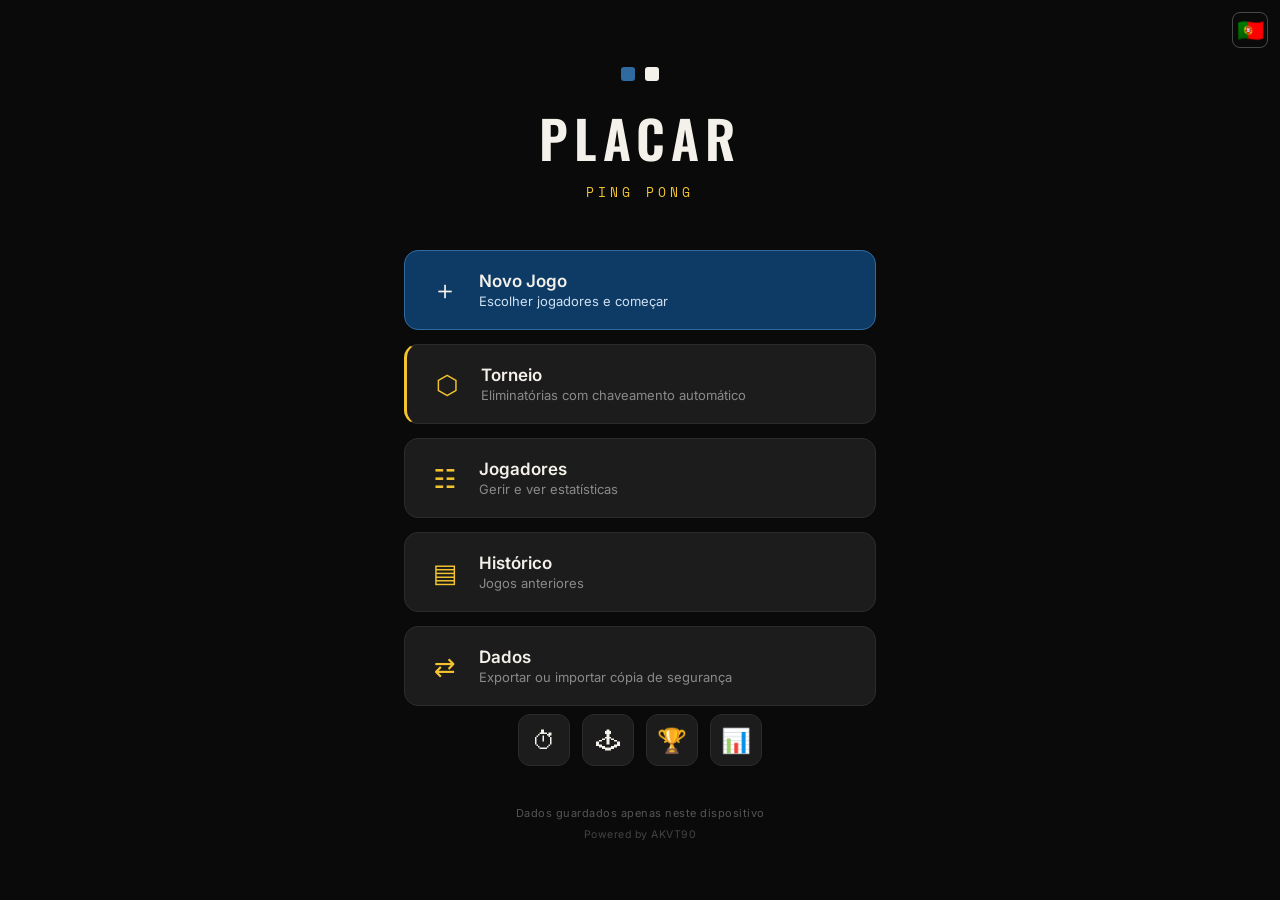
==== commit f2144cf2: "Add rematch option and improve game-end flow" ====
--- a/index.html
+++ b/index.html
@@ -465,6 +465,7 @@
     <h3 class="overlay-title" id="game-end-winner">Jogador venceu o jogo</h3>
     <div class="overlay-sets-recap" id="game-end-recap"></div>
     <div class="overlay-actions">
+      <button class="overlay-btn overlay-btn--ghost" id="btn-game-end-again" data-i18n="js.playAgain">Jogar de novo</button>
       <button class="overlay-btn overlay-btn--primary" id="btn-game-end-ok" data-i18n="js.backToMenu">Voltar ao Menu</button>
     </div>
   </div>
--- a/style.css
+++ b/style.css
@@ -73,9 +73,10 @@
   position:fixed; top:12px; right:12px; z-index:50;
   background:none; border:1.5px solid rgba(255,255,255,0.25); cursor:pointer;
   width:36px; height:36px;
-  padding:2px 8px;
-  font-size:22px; line-height:36px;
+  padding:0;
+  font-size:22px; line-height:1;
   border-radius:8px;
+  display:flex; align-items:center; justify-content:center;
   transition:background .15s;
 }
 .menu-lang-btn:hover{ background:rgba(255,255,255,.1); }
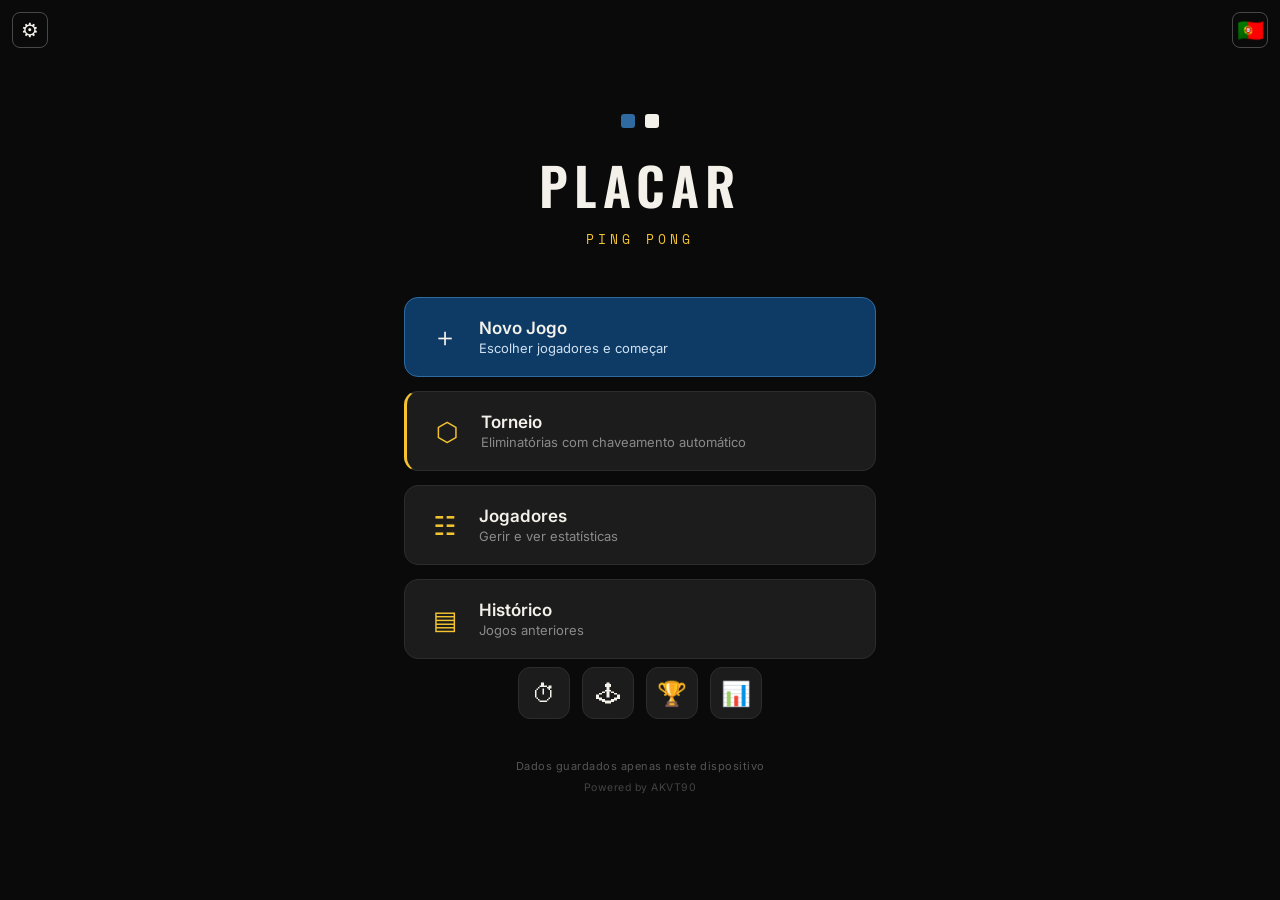
==== commit b90c7ab9: "Add settings button and reorganize data access" ====
--- a/index.html
+++ b/index.html
@@ -28,6 +28,7 @@
       </div>
       <h1 class="menu-title">PLACAR</h1>
       <p class="menu-sub">Ping Pong</p>
+      <button class="menu-settings-btn" id="btn-settings" data-i18n-title="js.settingsBtn" title="Definições">⚙️</button>
       <button class="menu-lang-btn" id="btn-lang" data-i18n-title="js.langBtn" title="Idioma">🇵🇹</button>
     </div>
     <div class="menu-lang-dropdown" id="menu-lang-dropdown" hidden>
@@ -73,13 +74,6 @@
         </span>
       </button>
 
-      <button class="menu-btn" id="btn-data">
-        <span class="menu-btn-icon">⇄</span>
-        <span class="menu-btn-text">
-          <strong data-i18n="menu.data">Dados</strong>
-          <small data-i18n="menu.dataSub">Exportar ou importar cópia de segurança</small>
-        </span>
-      </button>
     </div>
 
     <div class="menu-shortcuts">
--- a/style.css
+++ b/style.css
@@ -80,6 +80,18 @@
   transition:background .15s;
 }
 .menu-lang-btn:hover{ background:rgba(255,255,255,.1); }
+
+.menu-settings-btn{
+  position:fixed; top:12px; left:12px; z-index:50;
+  background:none; border:1.5px solid rgba(255,255,255,0.25); cursor:pointer;
+  width:36px; height:36px;
+  padding:0;
+  font-size:20px; line-height:1;
+  border-radius:8px;
+  display:flex; align-items:center; justify-content:center;
+  transition:background .15s;
+}
+.menu-settings-btn:hover{ background:rgba(255,255,255,.1); }
 
 /* dropdown de idioma — abre no canto superior direito, abaixo do botão */
 .menu-lang-dropdown{
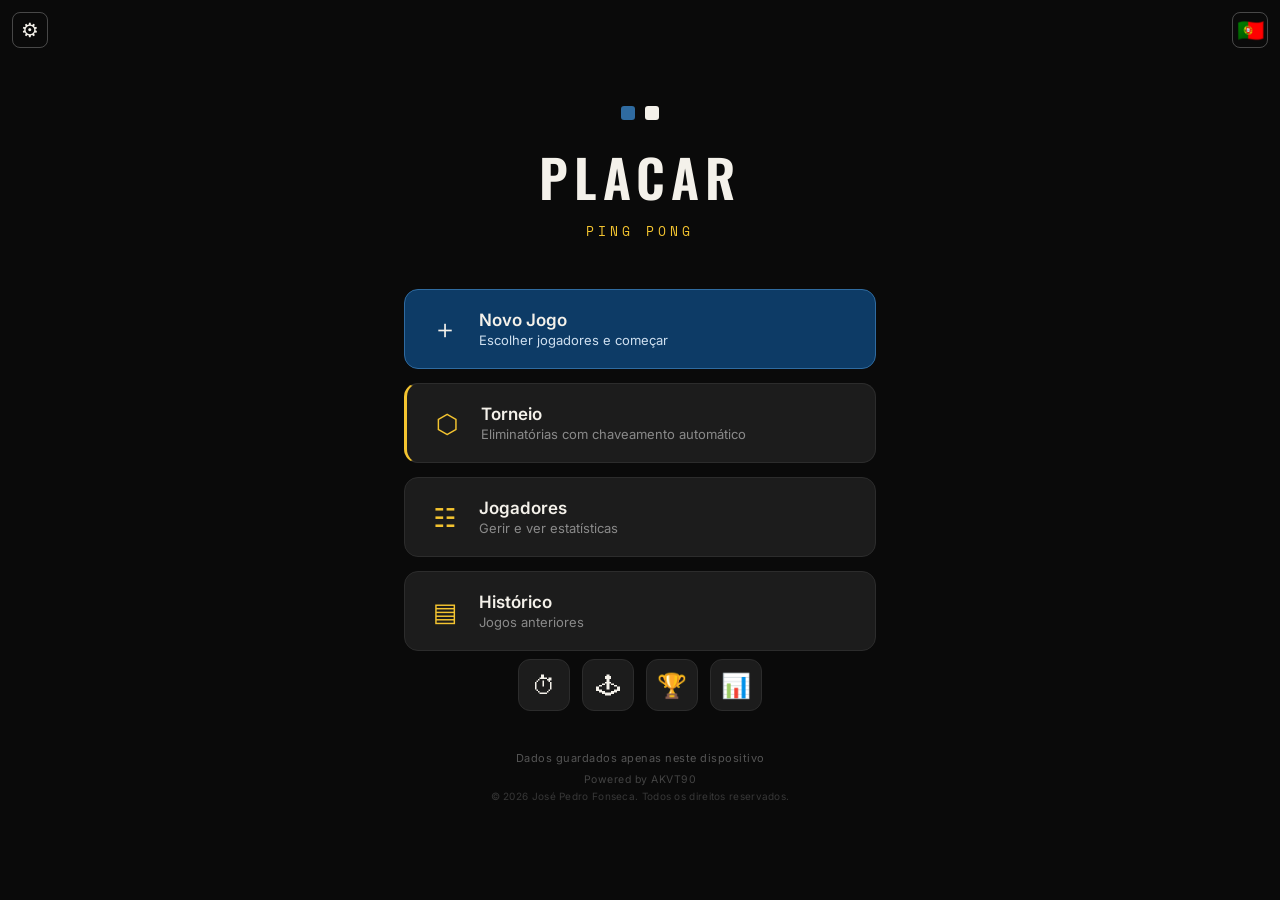
==== commit 8e1b0b0f: "feat: add retro LED theme and expand table tennis quiz" ====
--- a/index.html
+++ b/index.html
@@ -90,6 +90,7 @@
 
     <p class="menu-footer"><span data-i18n="menu.footer">Dados guardados apenas neste dispositivo</span></p>
     <p class="menu-credit">Powered by AKVT90</p>
+    <p class="menu-copyright">© 2026 José Pedro Fonseca. Todos os direitos reservados.</p>
   </div>
 </div>
 
@@ -367,6 +368,7 @@
 </div>
 <!-- ============ ECRÃ: BOLAR (escolher quem serve) ============ -->
 <div id="screen-bolar" class="screen screen-bolar">
+  <!-- CLASSIC serve picker -->
   <div class="bolar-board">
     <button class="bolar-half bolar-half--blue" id="bolar-blue" data-side="blue">
       <span class="bolar-name" id="bolar-name-blue">Azul</span>
@@ -381,6 +383,33 @@
       <span class="bolar-set-label" id="bolar-set-label">Set 1 · quem serve primeiro?</span>
     </div>
   </div>
+
+  <!-- RETRO serve picker (shown only when data-theme-game="retro") -->
+  <div class="retro-bolar-board">
+    <button class="retro-bolar-half retro-bolar-half--left" id="retro-bolar-blue">
+      <div class="retro-bolar-dots"></div>
+      <div class="retro-bolar-content">
+        <div class="retro-bolar-dot" id="retro-bolar-dot-blue"></div>
+        <span class="retro-bolar-name" id="retro-bolar-name-blue">AZUL</span>
+        <span class="retro-bolar-hint" id="retro-bolar-hint-blue" data-i18n="serve.hint">SERVE PRIMEIRO</span>
+      </div>
+    </button>
+    <button class="retro-bolar-half retro-bolar-half--right" id="retro-bolar-white">
+      <div class="retro-bolar-dots"></div>
+      <div class="retro-bolar-content">
+        <div class="retro-bolar-dot" id="retro-bolar-dot-white"></div>
+        <span class="retro-bolar-name" id="retro-bolar-name-white">BRANCO</span>
+        <span class="retro-bolar-hint" id="retro-bolar-hint-white" data-i18n="serve.hint">SERVE PRIMEIRO</span>
+      </div>
+    </button>
+    <div class="retro-bolar-center">
+      <div class="retro-bolar-center-inner">
+        <span class="retro-bolar-title" data-i18n="serve.title">SERVIÇO</span>
+        <div class="retro-bolar-divider"></div>
+        <span class="retro-bolar-set-label" id="retro-bolar-set-label">Set 1</span>
+      </div>
+    </div>
+  </div>
 </div>
 
 <!-- ============ ECRÃ: JOGO (PLACAR) ============ -->
@@ -420,6 +449,60 @@
       <button class="btn-end-game" id="btn-end-game" data-i18n="js.overlay.endGameTitle">Terminar Jogo</button>
       <button class="btn-pause" id="btn-pause" data-i18n-title="js.pause" title="Pausar cronómetro">❙❙</button>
     </div>
+
+    <!-- ═══ RETRO THEME ELEMENTS (hidden in classic mode) ═══ -->
+
+    <!-- Top row: sets | clock | sets -->
+    <div class="retro-top-row">
+      <div class="retro-cell">
+        <span class="retro-sets-digit" id="retro-sets-blue">0</span>
+      </div>
+      <div class="retro-cell">
+        <span class="retro-clock" id="retro-timer">00:00</span>
+      </div>
+      <div class="retro-cell">
+        <span class="retro-sets-digit" id="retro-sets-white">0</span>
+      </div>
+    </div>
+
+    <!-- Serve indicators -->
+    <div class="retro-serve-row">
+      <div class="retro-cell retro-serve-cell-left">
+        <div class="retro-serve-dot" id="retro-serve-blue"></div>
+      </div>
+      <div class="retro-cell retro-serve-cell-right">
+        <div class="retro-serve-dot" id="retro-serve-white"></div>
+      </div>
+    </div>
+
+    <!-- Names -->
+    <div class="retro-names-row">
+      <div class="retro-cell">
+        <span class="retro-name" id="retro-name-blue">JOGADOR 1</span>
+      </div>
+      <div class="retro-cell">
+        <span class="retro-name" id="retro-name-white">JOGADOR 2</span>
+      </div>
+    </div>
+
+    <!-- Scores — clickable halves -->
+    <div class="retro-scores-row">
+      <div class="retro-cell" id="retro-half-blue" style="cursor:pointer">
+        <span class="retro-score" id="retro-score-blue">00</span>
+      </div>
+      <div class="retro-cell" id="retro-half-white" style="cursor:pointer">
+        <span class="retro-score" id="retro-score-white">00</span>
+      </div>
+    </div>
+
+    <!-- Buttons -->
+    <div class="retro-buttons-row">
+      <button class="retro-btn" id="retro-btn-undo" title="Anular último ponto">↺</button>
+      <button class="retro-btn retro-btn--end" id="retro-btn-end" data-i18n="js.overlay.endGameTitle">TERMINAR JOGO</button>
+      <button class="retro-btn" id="retro-btn-pause" title="Pausar">❙❙</button>
+    </div>
+
+    <!-- ═══════════════════════════════════════════════════════ -->
 
   </div>
 </div>
@@ -501,6 +584,12 @@
 
     <div class="data-summary" id="data-summary">
       <!-- preenchido via JS -->
+    </div>
+
+    <p class="section-label" data-i18n="js.settings.theme">Tema</p>
+    <div class="theme-picker">
+      <button class="theme-btn theme-btn--active" id="btn-theme-classic" data-i18n="js.settings.themeClassic">Clássico</button>
+      <button class="theme-btn" id="btn-theme-retro" data-i18n="js.settings.themeRetro">Retro</button>
     </div>
 
     <p class="section-label" data-i18n="js.data.backup">Cópia de segurança</p>
--- a/style.css
+++ b/style.css
@@ -203,6 +203,12 @@
   color:#444;
   letter-spacing:0.5px;
 }
+.menu-copyright{
+  margin-top:4px;
+  font-size:10px;
+  color:#383838;
+  letter-spacing:0.3px;
+}
 
 /* ============== TOP BAR (sub-screens) ============== */
 .bar{
@@ -820,13 +826,259 @@
   box-shadow:0 4px 12px rgba(0,0,0,0.3);
 }
 
+/* ============================================================
+   TEMA RETRO — LED dot-matrix scoreboard
+   Ativo quando <body data-theme-game="retro">
+   ============================================================ */
+
+/* Font retro via @import inline — Share Tech Mono do Google Fonts */
+@import url('https://fonts.googleapis.com/css2?family=Share+Tech+Mono&display=swap');
+
+[data-theme-game="retro"] .board {
+  background: #0c0c0c;
+  flex-direction: column;
+  align-items: stretch;
+  justify-content: flex-start;
+  padding: calc(12px + var(--safe-top)) calc(12px + var(--safe-right)) calc(12px + var(--safe-bottom)) calc(12px + var(--safe-left));
+  gap: 8px;
+  box-shadow: inset 0 0 80px rgba(0,0,0,0.7), 0 0 40px rgba(255,34,0,0.06);
+}
+
+/* Scanlines overlay */
+[data-theme-game="retro"] .board::after {
+  content: '';
+  position: absolute;
+  inset: 0;
+  background: repeating-linear-gradient(
+    0deg, transparent, transparent 2px,
+    rgba(0,0,0,0.07) 2px, rgba(0,0,0,0.07) 4px
+  );
+  pointer-events: none;
+  z-index: 20;
+}
+[data-theme-game="retro"] .board { position: fixed; }
+
+/* ── Dot-matrix panel base ── */
+[data-theme-game="retro"] .half,
+[data-theme-game="retro"] .topbar,
+[data-theme-game="retro"] .bottombar,
+[data-theme-game="retro"] .sets-badge {
+  position: static !important;
+  transform: none !important;
+}
+
+/* ── TOP ROW: sets | clock | sets ── */
+[data-theme-game="retro"] .retro-top-row {
+  display: grid;
+  grid-template-columns: 1fr 2fr 1fr;
+  gap: 8px;
+  height: clamp(56px, 10vh, 80px);
+  flex-shrink: 0;
+}
+
+/* ── SERVE ROW ── */
+[data-theme-game="retro"] .retro-serve-row {
+  display: grid;
+  grid-template-columns: 1fr 1fr;
+  gap: 8px;
+  height: 22px;
+  flex-shrink: 0;
+}
+
+/* ── NAMES ROW ── */
+[data-theme-game="retro"] .retro-names-row {
+  display: grid;
+  grid-template-columns: 1fr 1fr;
+  gap: 8px;
+  height: clamp(36px, 6vh, 52px);
+  flex-shrink: 0;
+}
+
+/* ── SCORES ROW ── */
+[data-theme-game="retro"] .retro-scores-row {
+  display: grid;
+  grid-template-columns: 1fr 1fr;
+  gap: 8px;
+  flex: 1;
+  min-height: 0;
+}
+
+/* ── BUTTONS ROW ── */
+[data-theme-game="retro"] .retro-buttons-row {
+  display: flex;
+  align-items: center;
+  justify-content: center;
+  gap: 10px;
+  flex-shrink: 0;
+  padding: 4px 0 2px;
+}
+
+/* ── Dot-matrix cell ── */
+.retro-cell {
+  background: #111;
+  border: 1.5px solid #252525;
+  border-radius: 6px;
+  display: flex;
+  align-items: center;
+  justify-content: center;
+  position: relative;
+  overflow: hidden;
+}
+.retro-cell::before {
+  content: '';
+  position: absolute;
+  inset: 0;
+  background-image: radial-gradient(circle, #1c1c1c 1.2px, transparent 1.2px);
+  background-size: 6px 6px;
+  background-position: 3px 3px;
+  pointer-events: none;
+  z-index: 0;
+}
+.retro-cell > * { position: relative; z-index: 1; }
+
+/* ── Sets digit (red LED) ── */
+.retro-sets-digit {
+  font-family: 'Share Tech Mono', monospace;
+  font-size: clamp(28px, 7vw, 48px);
+  font-weight: 700;
+  color: #ff2200;
+  text-shadow: 0 0 10px rgba(255,34,0,0.65), 0 0 22px rgba(255,34,0,0.3);
+  line-height: 1;
+  font-variant-numeric: tabular-nums;
+}
+
+/* ── Clock (amber LED) ── */
+.retro-clock {
+  font-family: 'Share Tech Mono', monospace;
+  font-size: clamp(22px, 5vw, 36px);
+  font-weight: 700;
+  color: #ffaa00;
+  text-shadow: 0 0 10px rgba(255,170,0,0.7), 0 0 22px rgba(255,170,0,0.3);
+  font-variant-numeric: tabular-nums;
+  letter-spacing: 0.04em;
+}
+
+/* ── Serve dot (green LED) ── */
+.retro-serve-dot {
+  width: 10px; height: 10px;
+  border-radius: 50%;
+  background: #1c1c1c;
+  transition: background .2s, box-shadow .2s;
+}
+.retro-serve-dot.retro-serve-active {
+  background: #00dd44;
+  box-shadow: 0 0 8px #00dd44, 0 0 16px rgba(0,221,68,0.4);
+}
+.retro-serve-cell-left { justify-content: flex-start; padding-left: 12px; }
+.retro-serve-cell-right { justify-content: flex-end; padding-right: 12px; }
+
+/* ── Name (white LED) ── */
+.retro-name {
+  font-family: 'Share Tech Mono', monospace;
+  font-size: clamp(10px, 2.2vw, 14px);
+  font-weight: 700;
+  color: #e0e0e0;
+  text-shadow: 0 0 7px rgba(220,220,220,0.45);
+  letter-spacing: 0.12em;
+  text-transform: uppercase;
+  text-align: center;
+  overflow: hidden;
+  text-overflow: ellipsis;
+  white-space: nowrap;
+  max-width: 90%;
+}
+
+/* ── Score (big red LED) ── */
+.retro-score {
+  font-family: 'Share Tech Mono', monospace;
+  font-size: clamp(60px, 16vw, 130px);
+  font-weight: 700;
+  color: #ff2200;
+  text-shadow: 0 0 18px rgba(255,34,0,0.7), 0 0 36px rgba(255,34,0,0.35), 0 0 54px rgba(255,34,0,0.15);
+  line-height: 1;
+  font-variant-numeric: tabular-nums;
+  letter-spacing: -0.02em;
+}
+
+/* ── Retro buttons ── */
+.retro-btn {
+  background: #111;
+  border: 1.5px solid #2e2e2e;
+  border-radius: 6px;
+  color: #bbb;
+  font-family: 'Share Tech Mono', monospace;
+  font-size: 13px;
+  letter-spacing: 0.07em;
+  text-transform: uppercase;
+  padding: 10px 14px;
+  cursor: pointer;
+  display: flex;
+  align-items: center;
+  justify-content: center;
+  position: relative;
+  overflow: hidden;
+  transition: background .15s, border-color .15s;
+}
+.retro-btn::before {
+  content: '';
+  position: absolute;
+  inset: 0;
+  background-image: radial-gradient(circle, rgba(255,255,255,0.03) 1px, transparent 1px);
+  background-size: 5px 5px;
+  pointer-events: none;
+}
+.retro-btn:active { background: #1a1a1a; }
+
+.retro-btn--end {
+  border-color: #ff2200;
+  color: #ff2200;
+  text-shadow: 0 0 8px rgba(255,34,0,0.5);
+  box-shadow: 0 0 0 1px rgba(255,34,0,0.12), inset 0 0 10px rgba(255,34,0,0.04);
+  padding: 10px 0;
+  flex: 1;
+  max-width: 260px;
+}
+.retro-btn--end:active { background: rgba(255,34,0,0.08); }
+
+/* paused state for retro timer */
+[data-theme-game="retro"] .retro-clock.is-paused {
+  animation: blink 1s infinite;
+  color: #666;
+  text-shadow: none;
+}
+
+/* Hide classic elements when retro is active */
+[data-theme-game="retro"] .half,
+[data-theme-game="retro"] .sets-badge,
+[data-theme-game="retro"] .topbar,
+[data-theme-game="retro"] .bottombar,
+[data-theme-game="retro"] .status-banner {
+  display: none !important;
+}
+
+/* Show retro rows (hidden by default) */
+.retro-top-row,
+.retro-serve-row,
+.retro-names-row,
+.retro-scores-row,
+.retro-buttons-row {
+  display: none;
+}
+[data-theme-game="retro"] .retro-top-row { display: grid; }
+[data-theme-game="retro"] .retro-serve-row { display: grid; }
+[data-theme-game="retro"] .retro-names-row { display: grid; }
+[data-theme-game="retro"] .retro-scores-row { display: grid; }
+[data-theme-game="retro"] .retro-buttons-row { display: flex; }
+
+/* ============================================================ */
+
 /* ============== OVERLAYS ============== */
 .overlay[hidden]{ display:none; }
 .overlay{
   position:fixed; inset:0;
   background:rgba(0,0,0,0.72);
   display:flex; align-items:center; justify-content:center;
-  z-index:50;
+  z-index:200;
   padding:24px;
 }
 .overlay-card{
@@ -987,6 +1239,28 @@
   line-height:1.5;
   margin-bottom:14px;
 }
+/* ---- Theme picker ---- */
+.theme-picker{
+  display:grid; grid-template-columns:1fr 1fr; gap:10px;
+  margin-bottom:20px;
+}
+.theme-btn{
+  padding:12px 0;
+  background:var(--panel);
+  border:1.5px solid var(--panel-line);
+  border-radius:10px;
+  color:var(--text-dim);
+  font-size:14px; font-weight:600; letter-spacing:.04em; text-transform:uppercase;
+  cursor:pointer;
+  transition:background .15s, border-color .15s, color .15s;
+}
+.theme-btn:active{ background:#242424; }
+.theme-btn--active{
+  background:var(--panel);
+  border-color:var(--blue-light);
+  color:var(--white);
+}
+
 .data-action{
   display:flex; align-items:center; gap:14px;
   width:100%;
@@ -1097,6 +1371,175 @@
   text-align:center;
 }
 
+
+/* ============================================================
+   RETRO BOLAR — ecrã de serviço no tema retro
+   ============================================================ */
+.retro-bolar-board{
+  display:none; /* hidden by default; shown in retro theme */
+}
+[data-theme-game="retro"] .bolar-board{ display:none; }
+[data-theme-game="retro"] .retro-bolar-board{
+  display:flex;
+  position:fixed; inset:0;
+  background:#000;
+}
+
+/* CRT scanlines */
+[data-theme-game="retro"] .retro-bolar-board::after{
+  content:'';
+  position:absolute; inset:0;
+  background:repeating-linear-gradient(
+    0deg,
+    transparent, transparent 3px,
+    rgba(0,0,0,0.08) 3px, rgba(0,0,0,0.08) 4px
+  );
+  pointer-events:none;
+  z-index:100;
+}
+
+/* Halves */
+.retro-bolar-half{
+  flex:1;
+  position:relative;
+  border:none;
+  background:#000;
+  cursor:pointer;
+  display:flex;
+  align-items:center;
+  justify-content:center;
+  outline:none;
+  -webkit-tap-highlight-color:transparent;
+  transition:background .15s;
+}
+.retro-bolar-half--left  { border-right:3px solid #1f1f1f; }
+.retro-bolar-half--right { border-left: 3px solid #1f1f1f; }
+.retro-bolar-half:active { background:#141414; }
+.retro-bolar-half.rb-chosen { background:#0e1a0e; }
+
+/* dot-matrix grid */
+.retro-bolar-dots{
+  position:absolute; inset:0;
+  background-image:radial-gradient(circle, #1e1e1e 1.4px, transparent 1.4px);
+  background-size:8px 8px;
+  background-position:4px 4px;
+  pointer-events:none;
+  z-index:0;
+}
+.retro-bolar-half.rb-chosen .retro-bolar-dots{
+  background-image:radial-gradient(circle, rgba(0,221,68,0.22) 1.4px, transparent 1.4px);
+}
+
+/* content */
+.retro-bolar-content{
+  position:relative;
+  z-index:1;
+  display:flex;
+  flex-direction:column;
+  align-items:center;
+  gap:16px;
+  padding:0 clamp(12px,5vw,36px);
+}
+
+/* serve dot */
+.retro-bolar-dot{
+  width:14px; height:14px;
+  border-radius:50%;
+  background:#1e1e1e;
+  transition:background .25s, box-shadow .25s;
+}
+.retro-bolar-dot.rb-dot-active{
+  background:#00dd44;
+  box-shadow:0 0 10px #00dd44, 0 0 22px rgba(0,221,68,.5);
+}
+
+/* player name */
+.retro-bolar-name{
+  font-family:'Share Tech Mono',monospace;
+  font-size:clamp(26px,6.5vw,46px);
+  font-weight:700;
+  color:#ff2200;
+  letter-spacing:.06em;
+  text-transform:uppercase;
+  text-shadow:0 0 16px rgba(255,34,0,.7),0 0 32px rgba(255,34,0,.35);
+  line-height:1;
+  text-align:center;
+}
+
+/* hint */
+.retro-bolar-hint{
+  font-family:'Share Tech Mono',monospace;
+  font-size:clamp(9px,2.2vw,13px);
+  color:#e8e8e8;
+  letter-spacing:.15em;
+  text-transform:uppercase;
+  text-shadow:0 0 8px rgba(232,232,232,.4);
+  opacity:.75;
+  text-align:center;
+}
+.retro-bolar-hint.rb-serving{
+  color:#00dd44;
+  text-shadow:0 0 10px #00dd44;
+  opacity:1;
+  letter-spacing:.2em;
+}
+
+/* center badge */
+.retro-bolar-center{
+  position:absolute;
+  left:50%; top:50%;
+  transform:translate(-50%,-50%);
+  z-index:10;
+  width:clamp(110px,30vw,148px);
+}
+.retro-bolar-center-inner{
+  background:#0a0a0a;
+  border:2px solid #2a2a2a;
+  border-radius:10px;
+  padding:14px 10px;
+  display:flex;
+  flex-direction:column;
+  align-items:center;
+  gap:8px;
+  position:relative;
+  overflow:hidden;
+  box-shadow:0 0 0 1px #000,0 0 24px rgba(0,0,0,.8);
+}
+.retro-bolar-center-inner::before{
+  content:'';
+  position:absolute; inset:0;
+  background-image:radial-gradient(circle,#1a1a1a 1.2px,transparent 1.2px);
+  background-size:6px 6px;
+  background-position:3px 3px;
+  pointer-events:none;
+  z-index:0;
+}
+.retro-bolar-center-inner > * { position:relative; z-index:1; }
+
+.retro-bolar-title{
+  font-family:'Share Tech Mono',monospace;
+  font-size:clamp(11px,2.8vw,15px);
+  font-weight:700;
+  color:#ffaa00;
+  letter-spacing:.18em;
+  text-shadow:0 0 10px rgba(255,170,0,.8),0 0 20px rgba(255,170,0,.4);
+  text-transform:uppercase;
+  text-align:center;
+}
+.retro-bolar-divider{
+  width:60%;
+  height:1px;
+  background:linear-gradient(90deg,transparent,#333,transparent);
+}
+.retro-bolar-set-label{
+  font-family:'Share Tech Mono',monospace;
+  font-size:clamp(8px,1.9vw,10px);
+  color:#555;
+  letter-spacing:.1em;
+  text-transform:uppercase;
+  text-align:center;
+  line-height:1.4;
+}
 
 .rotate-hint[hidden]{ display:none !important; }
 .rotate-hint{
